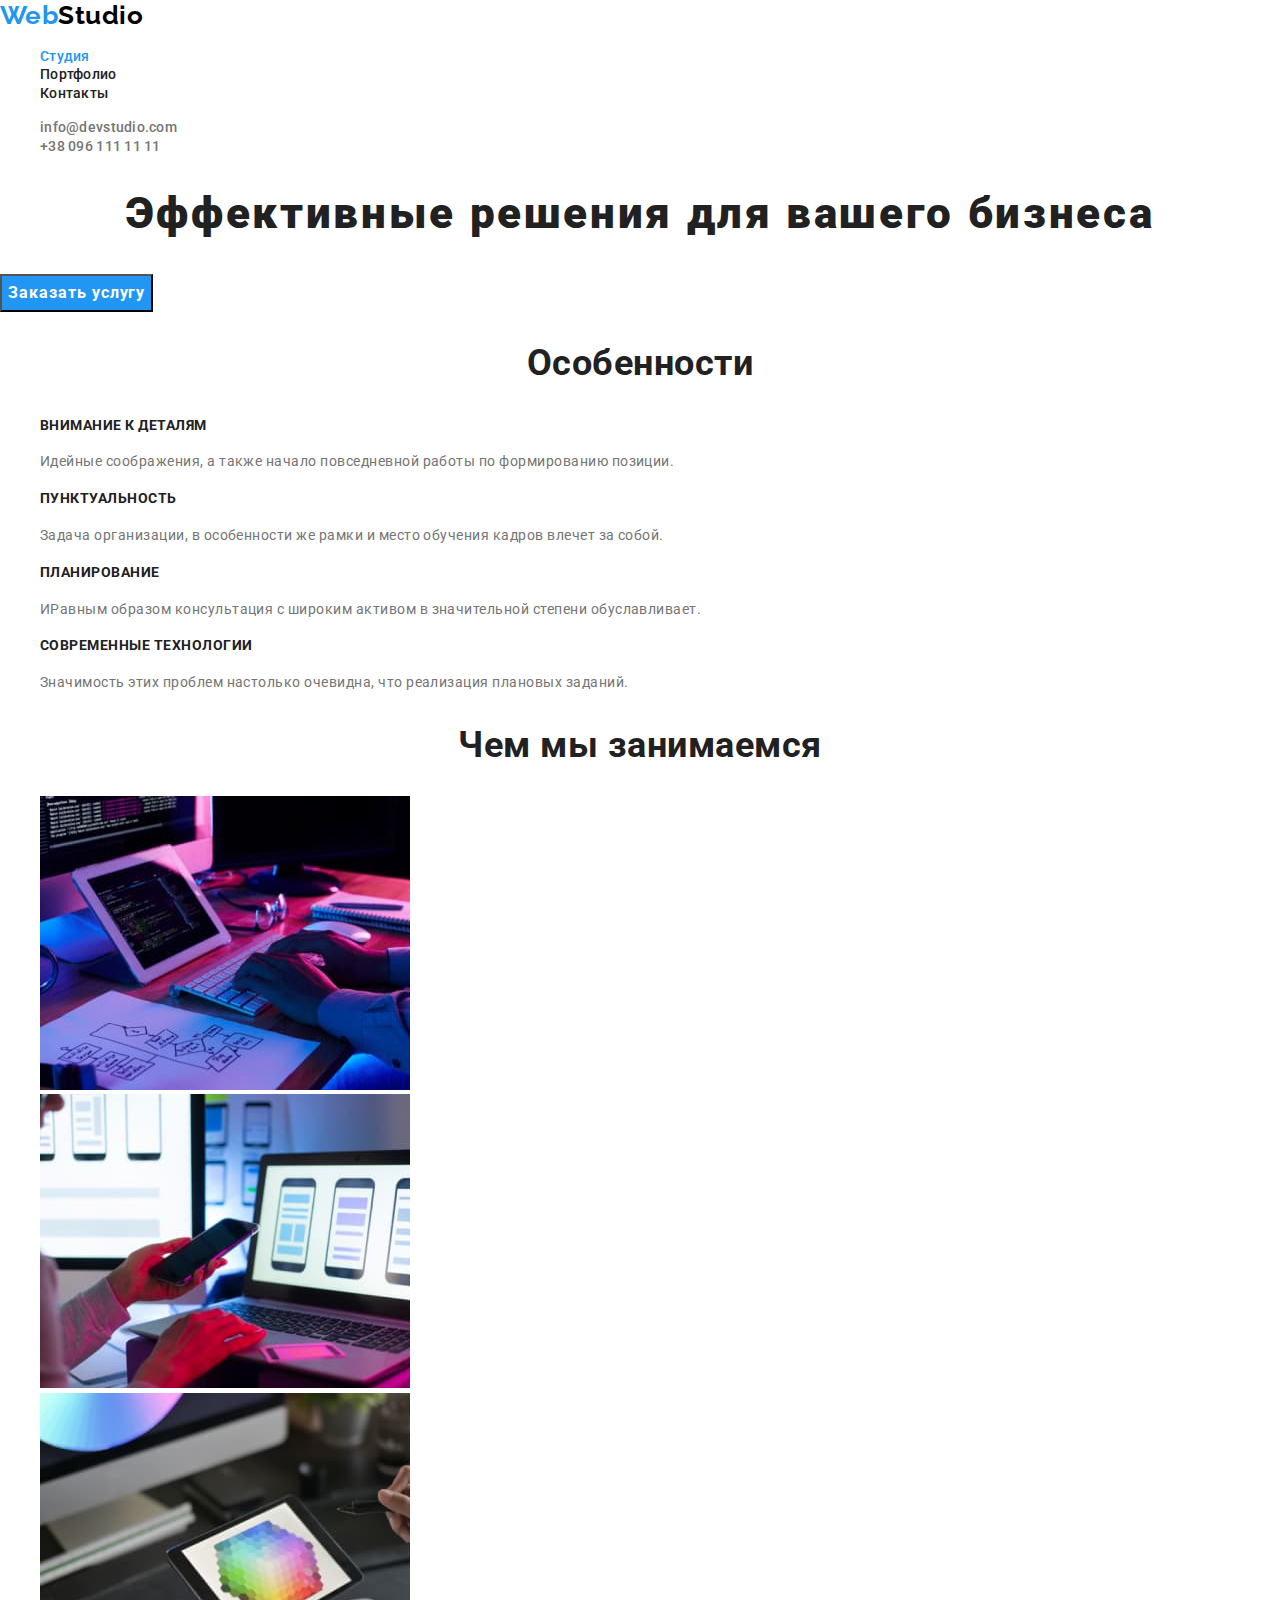
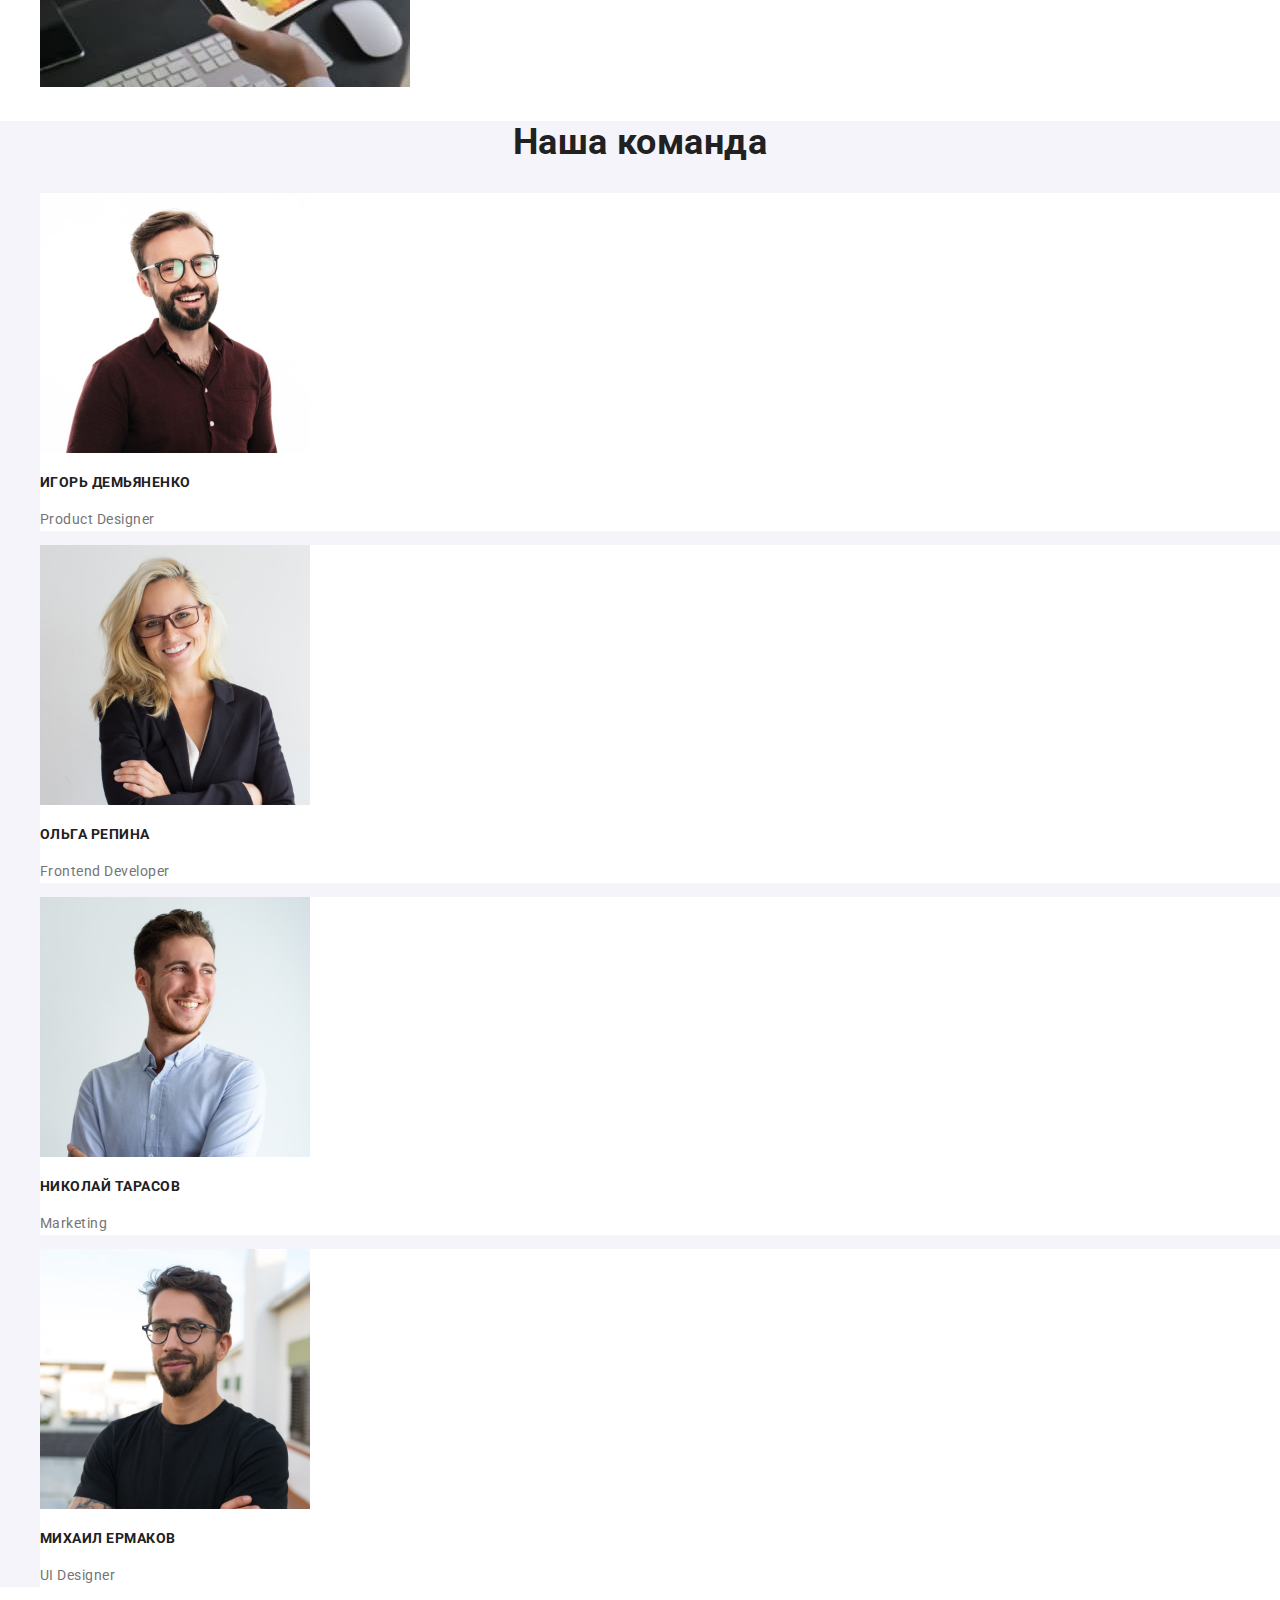
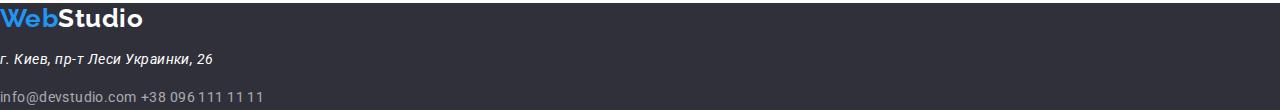
==== index.html @ 09dcf401 "подключил нормализатор стилей" ====
<!DOCTYPE html>
<html lang="en">
  <head>
    <meta charset="UTF-8" />
    <meta http-equiv="X-UA-Compatible" content="IE=edge" />
    <meta name="viewport" content="width=device-width, initial-scale=1.0" />
    <title>Document</title>
    <link rel="preconnect" href="https://fonts.gstatic.com" />
    <link
      href="https://fonts.googleapis.com/css2?family=Raleway:wght@700&family=Roboto:wght@400;500;700;900&display=swap"
      rel="stylesheet"
    />
    <link
      rel="stylesheet"
      href="https://cdnjs.cloudflare.com/ajax/libs/modern-normalize/1.1.0/modern-normalize.min.css"
    />
    <link rel="stylesheet" href="./css/styles.css" />
  </head>
  <body>
    <!-- Шапка -->
    <header>
      <nav>
        <!-- Логотип -->
        <a href="./index.html" class="logo"><span>Web</span>Studio</a>

        <!-- Навигация -->
        <ul class="nav-list list">
          <li>
            <a href="./index.html" class="link current">Студия</a>
          </li>
          <li>
            <a href="./portfolio.html" class="link">Портфолио</a>
          </li>
          <li>
            <a href="" class="link">Контакты</a>
          </li>
        </ul>
      </nav>
      <!-- Контакты -->
      <ul class="list">
        <li>
          <a href="mailto:info@devstudio.com" class="email"
            >info@devstudio.com</a
          >
        </li>
        <li>
          <a href="tel:+380961111111" class="phonenumber">+38 096 111 11 11</a>
        </li>
      </ul>
    </header>

    <!-- Тело -->
    <main>
      <!-- Герой -->
      <section class="hero">
        <h1 class="hero-title">Эффективные решения для вашего бизнеса</h1>

        <!-- Кнопка -->
        <button class="button">Заказать услугу</button>
      </section>

      <!-- Особенности -->
      <section>
        <h2 class="section-title">Особенности</h2>
        <ul class="list">
          <li>
            <h3 class="title">Внимание к деталям</h3>
            <p>
              Идейные соображения, а также начало повседневной работы по
              формированию позиции.
            </p>
          </li>
          <li>
            <h3 class="title">Пунктуальность</h3>
            <p>
              Задача организации, в особенности же рамки и место обучения кадров
              влечет за собой.
            </p>
          </li>
          <li>
            <h3 class="title">Планирование</h3>
            <p>
              ИРавным образом консультация с широким активом в значительной
              степени обуславливает.
            </p>
          </li>
          <li>
            <h3 class="title">Современные технологии</h3>
            <p>
              Значимость этих проблем настолько очевидна, что реализация
              плановых заданий.
            </p>
          </li>
        </ul>
      </section>
      <!-- Чем мы занимаемся -->
      <section>
        <h2 class="section-title">Чем мы занимаемся</h2>
        <ul class="work-list list">
          <li>
            <img src="./images/Programming.jpg" alt="Programming" width="370" />
          </li>
          <li>
            <img
              src="./images/MobileApplications.jpg"
              alt="MobileApplications"
              width="370"
            />
          </li>
          <li>
            <img src="./images/Design.jpg" alt="Design" width="370" />
          </li>
        </ul>
      </section>
      <!-- Наша команда -->
      <section class="team">
        <h2 class="section-title">Наша команда</h2>
        <ul class="team-list list">
          <li>
            <img
              src="./images/ProductDesigner.jpg"
              alt="Product Designer"
              width="270"
            />
            <h3 class="title">Игорь Демьяненко</h3>
            <p>Product Designer</p>
          </li>
          <li>
            <img
              src="./images/FrontendDeveloper.jpg"
              alt="Frontend Developer"
              width="270"
            />
            <h3 class="title">Ольга Репина</h3>
            <p>Frontend Developer</p>
          </li>
          <li>
            <img src="./images/Marketing.jpg" alt="Marketing" width="270" />
            <h3 class="title">Николай Тарасов</h3>
            <p>Marketing</p>
          </li>
          <li>
            <img src="./images/UIDesigner.jpg" alt="UI Designer" width="270" />
            <h3 class="title">Михаил Ермаков</h3>
            <p>UI Designer</p>
          </li>
        </ul>
      </section>
    </main>

    <!-- Подвал -->
    <footer>
      <a href="./index.html" class="logo"><span>Web</span>Studio</a>
      <address class="address">
        <p>г. Киев, пр-т Леси Украинки, 26</p>
        <a href="mailto:info@devstudio.com">info@devstudio.com</a>
        <a href="tel:+380961111111">+38 096 111 11 11</a>
      </address>
    </footer>
  </body>
</html>
---- css/styles.css ----
:root {
  --common-bg-color: #FFFFFF;
  --main-text-color: #757575;
  --secondary-text-color: #212121;
  --accent-color: #2196F3;
  }

body {
  background: var(--common-bg-color);
  color: var(--main-text-color);
  font-family: Roboto;
  letter-spacing: 0.03em;
  
}

/* Логотип */
.logo {
  color: #000000;
  font-family: Raleway, sans-serif;
  font-weight: bold;
  font-size: 26px;
  line-height: 1.19;
  text-decoration: none;
  
}

span {
  color: var(--accent-color) ;
}

/* Навигация */

.nav-list .link {
  color: var(--secondary-text-color);
  font-weight: 500;
  font-size: 14px;
  line-height: 1.14;
  letter-spacing: 0.02em;
  text-decoration: none;
  }

.list, .project-list {
  list-style: none;
}

.nav-list .link:hover,
.nav-list .link:focus {
  color: var(--accent-color);
}
.nav-list .link.current {
  color: var(--accent-color);
}

/* Контакты */

.email, 
.phonenumber {
  color: var(--main-text-color);
  font-weight: 500;
  font-size: 14px;
  line-height: 1.14;
  letter-spacing: 0.02em;
  text-decoration: none;
}
.email:hover,
.email:focus {
  color: var(--accent-color);
}
.phonenumber:hover,
.phonenumber:focus {
  color: var(--accent-color);
}

/* Герой */
.hero-title {
  color: var(--secondary-text-color);
  font-weight: 900;
  font-size: 44px;
  line-height: 1.36;
  text-align: center;
  letter-spacing: 0.06em;
  
}

/* Кнопки */
.hero .button {
  color: var(--common-bg-color);
  background: var(--accent-color);
  font-family: Roboto;
  font-weight: 700;
  font-size: 16px;
  line-height: 2;
  display: flex;
  align-items: center;
  letter-spacing: 0.06em;
  cursor: pointer;
}

.button {
  color: var(--secondary-text-color);
  font-family: Roboto;
  font-weight: 500;
  font-size: 16px;
  line-height: 1.63;
  cursor: pointer;
}
.button:focus,
.button:hover {
  background: var(--accent-color);
  color: var(--common-bg-color);
}

/* Особенности */

.section-title {
  color: var(--secondary-text-color);
  font-weight: 700;
  font-size: 36px;
  line-height: 1.17;
  text-align: center;
}

.list .title {
  color: var(--secondary-text-color);
  font-weight: 700;
  font-size: 14px;
  line-height: 1.63;
  text-transform: uppercase;
  }

.list p {
  font-weight: 400;
  font-size: 14px;
  line-height: 1.63;
}
/* Наша команда */

.team {
  background: #F5F4FA;
}
.team-list li {
  background: var(--common-bg-color);
}

/* Подвал */

footer .logo {
  color: #FFFFFF;
}
footer {
  background: #2F303A;
}

.address p {
  color: var(--common-bg-color);
  font-weight: 400;
  font-size: 14px;
  line-height: 1.7;
  }

  .address a {
    color: rgba(255, 255, 255, 0.6);
    font-weight: 400;
    font-style: normal;
    font-size: 14px;
    line-height: 1.71;
    letter-spacing: 0.03em;
    text-decoration: none;
    }

  .address a:focus,
  .address a:hover {
    color: var(--accent-color);

  }


/* Портфолио */


.project-list .title {
  color: var(--secondary-text-color);
  font-weight: bold;
  font-size: 18px;
  line-height: 2;
  letter-spacing: 0.06em;
  }

.project-list p {
  font-weight: 400;
  font-size: 16px;
  line-height: 1.88;
}
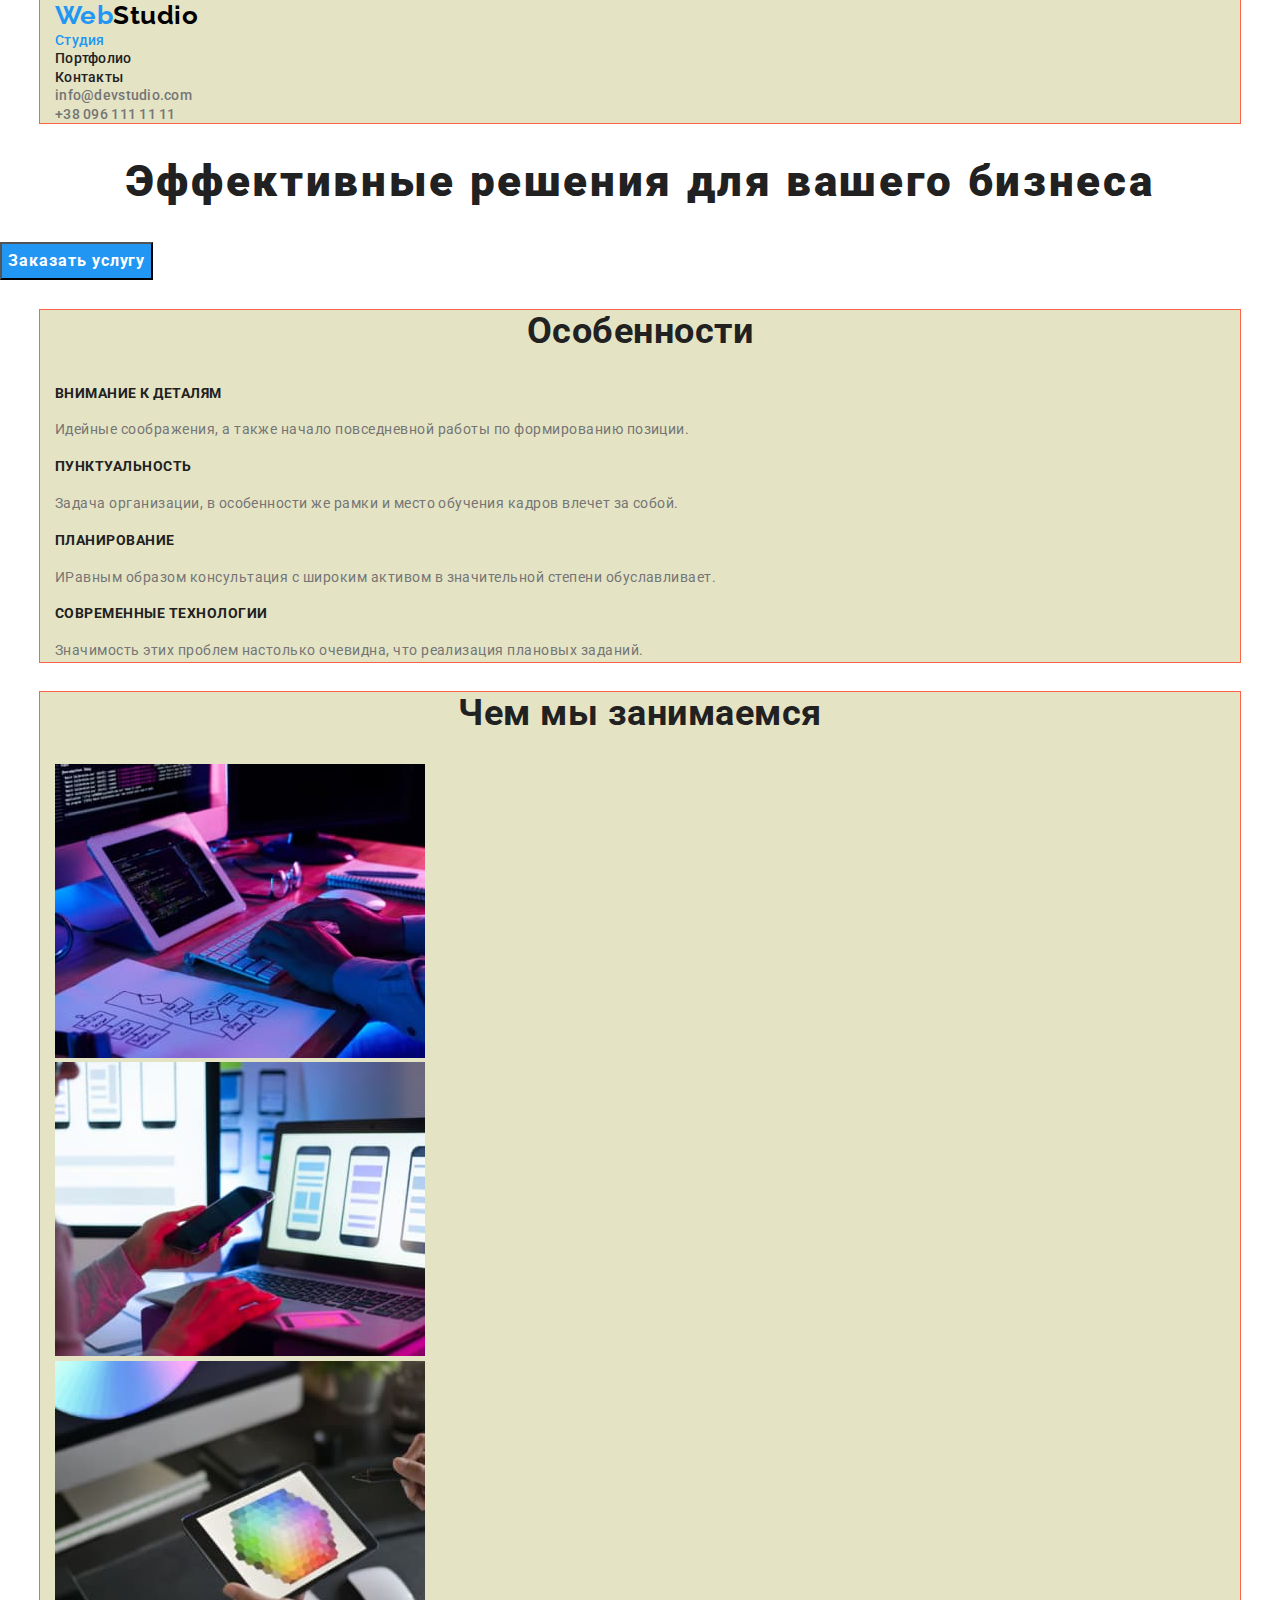
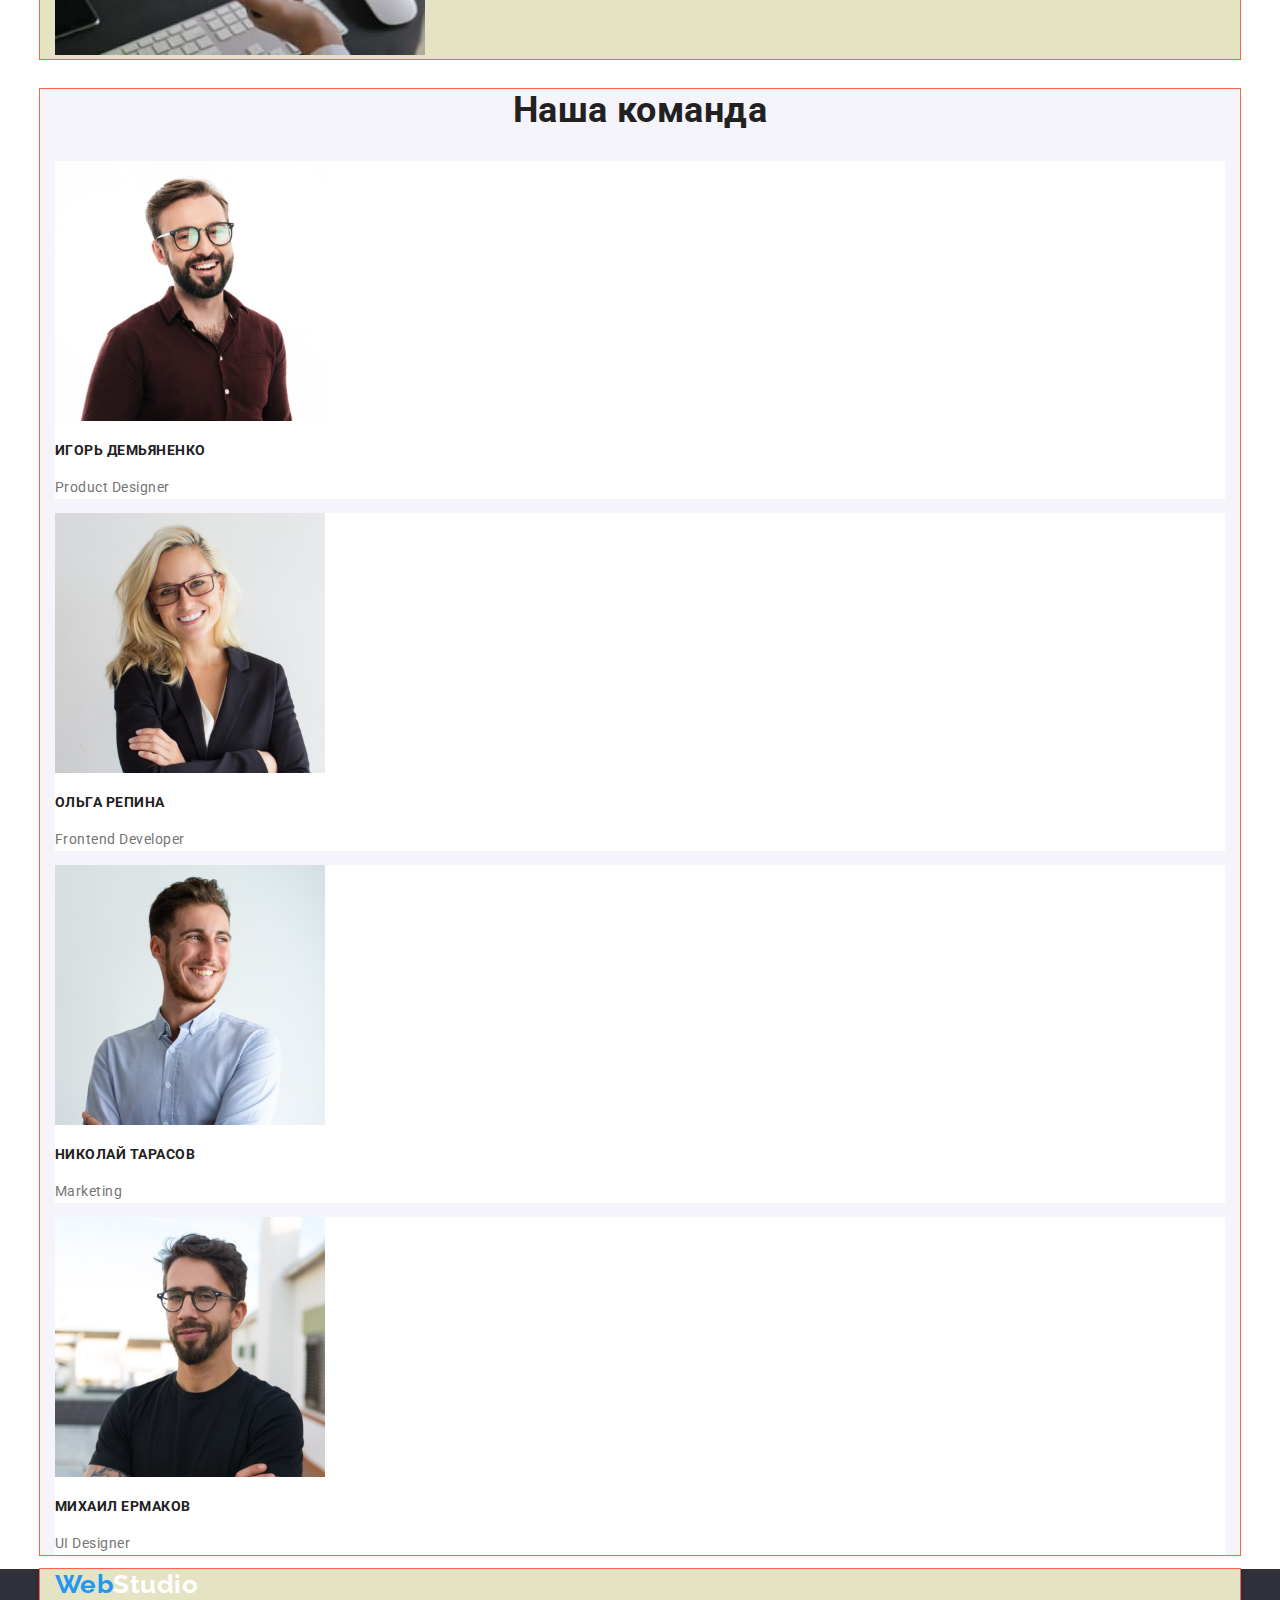
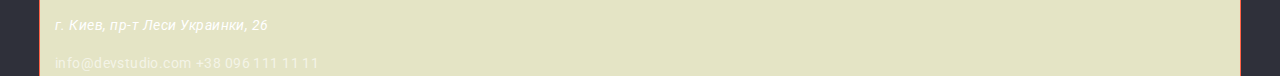
==== commit 0528a01b: "добавил контейнеры на главную страницу" ====
--- a/index.html
+++ b/index.html
@@ -19,34 +19,38 @@
   <body>
     <!-- Шапка -->
     <header>
-      <nav>
-        <!-- Логотип -->
-        <a href="./index.html" class="logo"><span>Web</span>Studio</a>
+      <div class="container">
+        <nav>
+          <!-- Логотип -->
+          <a href="./index.html" class="logo"><span>Web</span>Studio</a>
 
-        <!-- Навигация -->
-        <ul class="nav-list list">
+          <!-- Навигация -->
+          <ul class="nav-list list">
+            <li>
+              <a href="./index.html" class="link current">Студия</a>
+            </li>
+            <li>
+              <a href="./portfolio.html" class="link">Портфолио</a>
+            </li>
+            <li>
+              <a href="" class="link">Контакты</a>
+            </li>
+          </ul>
+        </nav>
+        <!-- Контакты -->
+        <ul class="list">
           <li>
-            <a href="./index.html" class="link current">Студия</a>
+            <a href="mailto:info@devstudio.com" class="email"
+              >info@devstudio.com</a
+            >
           </li>
           <li>
-            <a href="./portfolio.html" class="link">Портфолио</a>
-          </li>
-          <li>
-            <a href="" class="link">Контакты</a>
+            <a href="tel:+380961111111" class="phonenumber"
+              >+38 096 111 11 11</a
+            >
           </li>
         </ul>
-      </nav>
-      <!-- Контакты -->
-      <ul class="list">
-        <li>
-          <a href="mailto:info@devstudio.com" class="email"
-            >info@devstudio.com</a
-          >
-        </li>
-        <li>
-          <a href="tel:+380961111111" class="phonenumber">+38 096 111 11 11</a>
-        </li>
-      </ul>
+      </div>
     </header>
 
     <!-- Тело -->
@@ -60,7 +64,7 @@
       </section>
 
       <!-- Особенности -->
-      <section>
+      <section class="container">
         <h2 class="section-title">Особенности</h2>
         <ul class="list">
           <li>
@@ -94,7 +98,7 @@
         </ul>
       </section>
       <!-- Чем мы занимаемся -->
-      <section>
+      <section class="container">
         <h2 class="section-title">Чем мы занимаемся</h2>
         <ul class="work-list list">
           <li>
@@ -113,7 +117,7 @@
         </ul>
       </section>
       <!-- Наша команда -->
-      <section class="team">
+      <section class="team container">
         <h2 class="section-title">Наша команда</h2>
         <ul class="team-list list">
           <li>
@@ -150,12 +154,14 @@
 
     <!-- Подвал -->
     <footer>
-      <a href="./index.html" class="logo"><span>Web</span>Studio</a>
-      <address class="address">
-        <p>г. Киев, пр-т Леси Украинки, 26</p>
-        <a href="mailto:info@devstudio.com">info@devstudio.com</a>
-        <a href="tel:+380961111111">+38 096 111 11 11</a>
-      </address>
+      <div class="container">
+        <a href="./index.html" class="logo"><span>Web</span>Studio</a>
+        <address class="address">
+          <p>г. Киев, пр-т Леси Украинки, 26</p>
+          <a href="mailto:info@devstudio.com">info@devstudio.com</a>
+          <a href="tel:+380961111111">+38 096 111 11 11</a>
+        </address>
+      </div>
     </footer>
   </body>
 </html>
--- a/css/styles.css
+++ b/css/styles.css
@@ -11,6 +11,16 @@
   font-family: Roboto;
   letter-spacing: 0.03em;
   
+}
+.container {
+  width: 1200px;
+  margin-left: auto;
+  margin-right: auto;
+  padding-left: 15px;
+  padding-right: 15px;
+  background: rgb(228, 228, 197);
+
+  outline: 1px solid tomato;
 }
 
 /* Логотип */
@@ -41,6 +51,8 @@
 
 .list, .project-list {
   list-style: none;
+  margin: 0;
+  padding: 0;
 }
 
 .nav-list .link:hover,
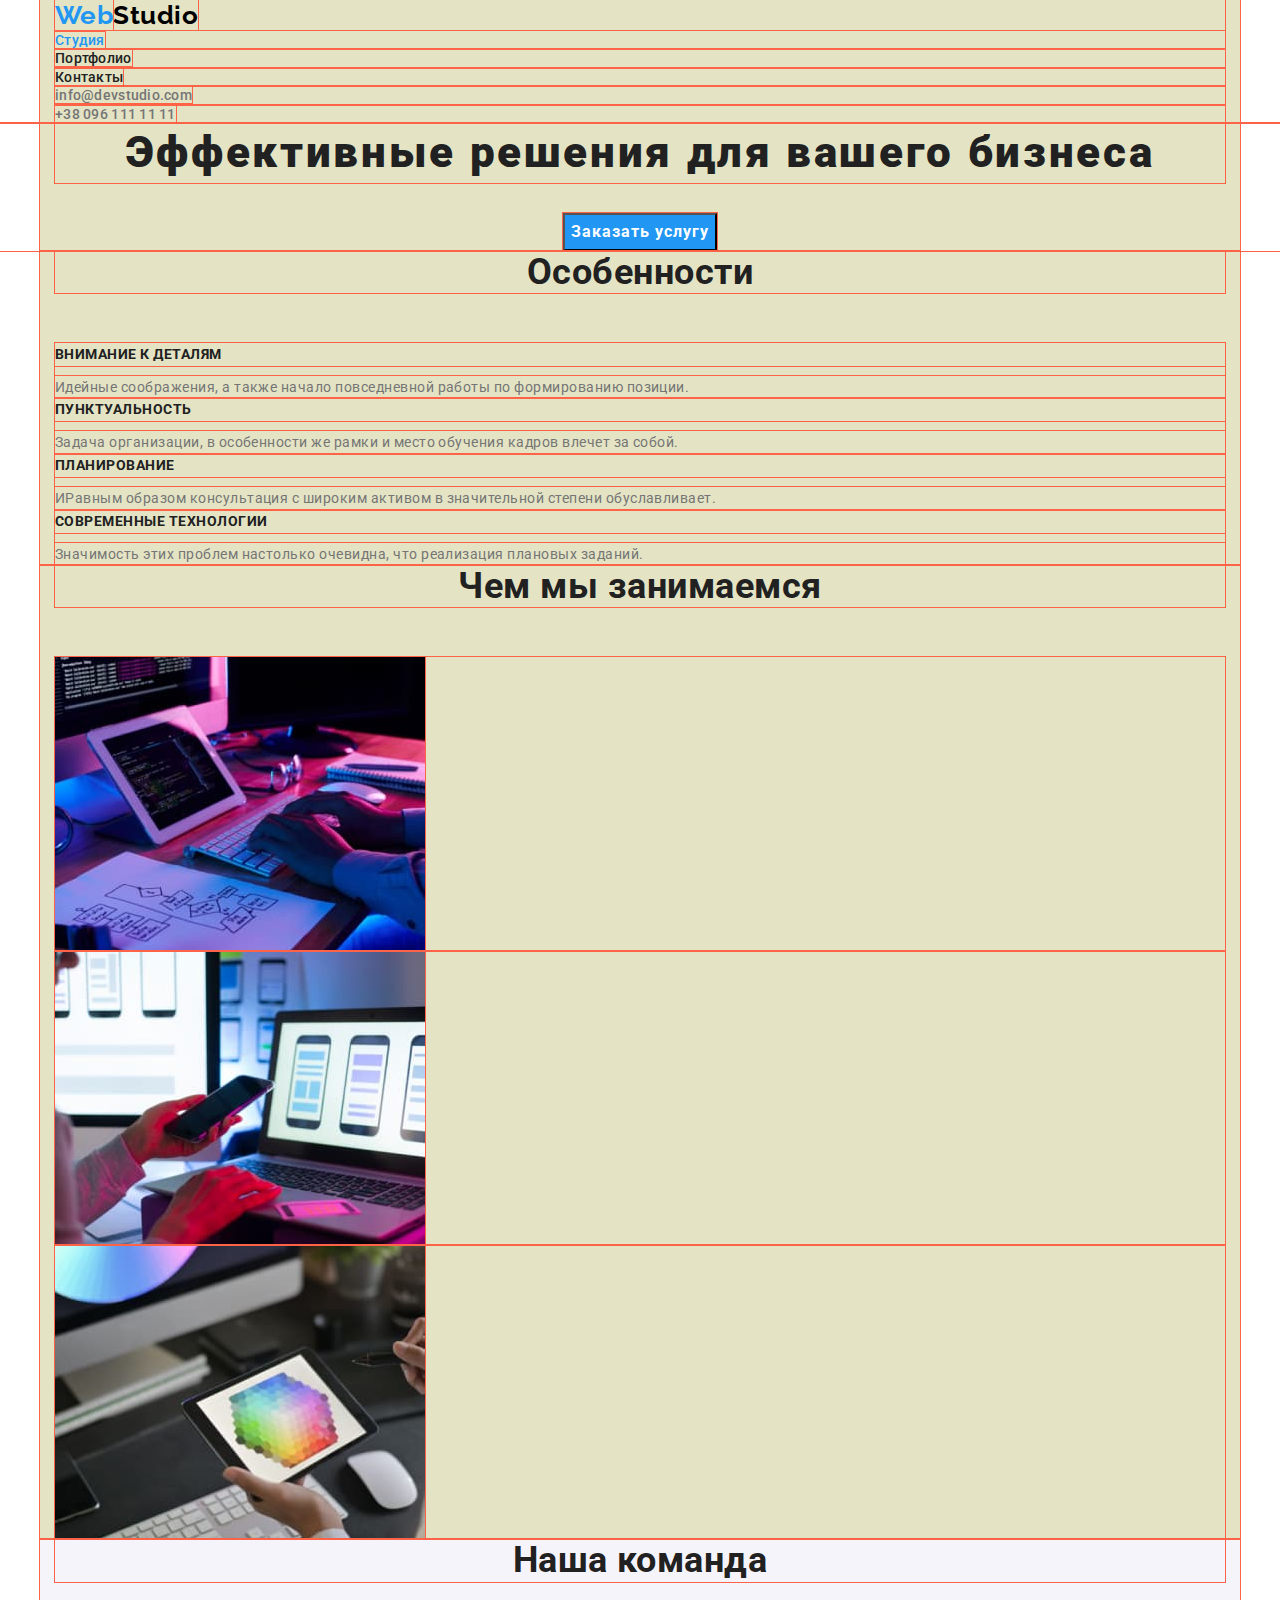
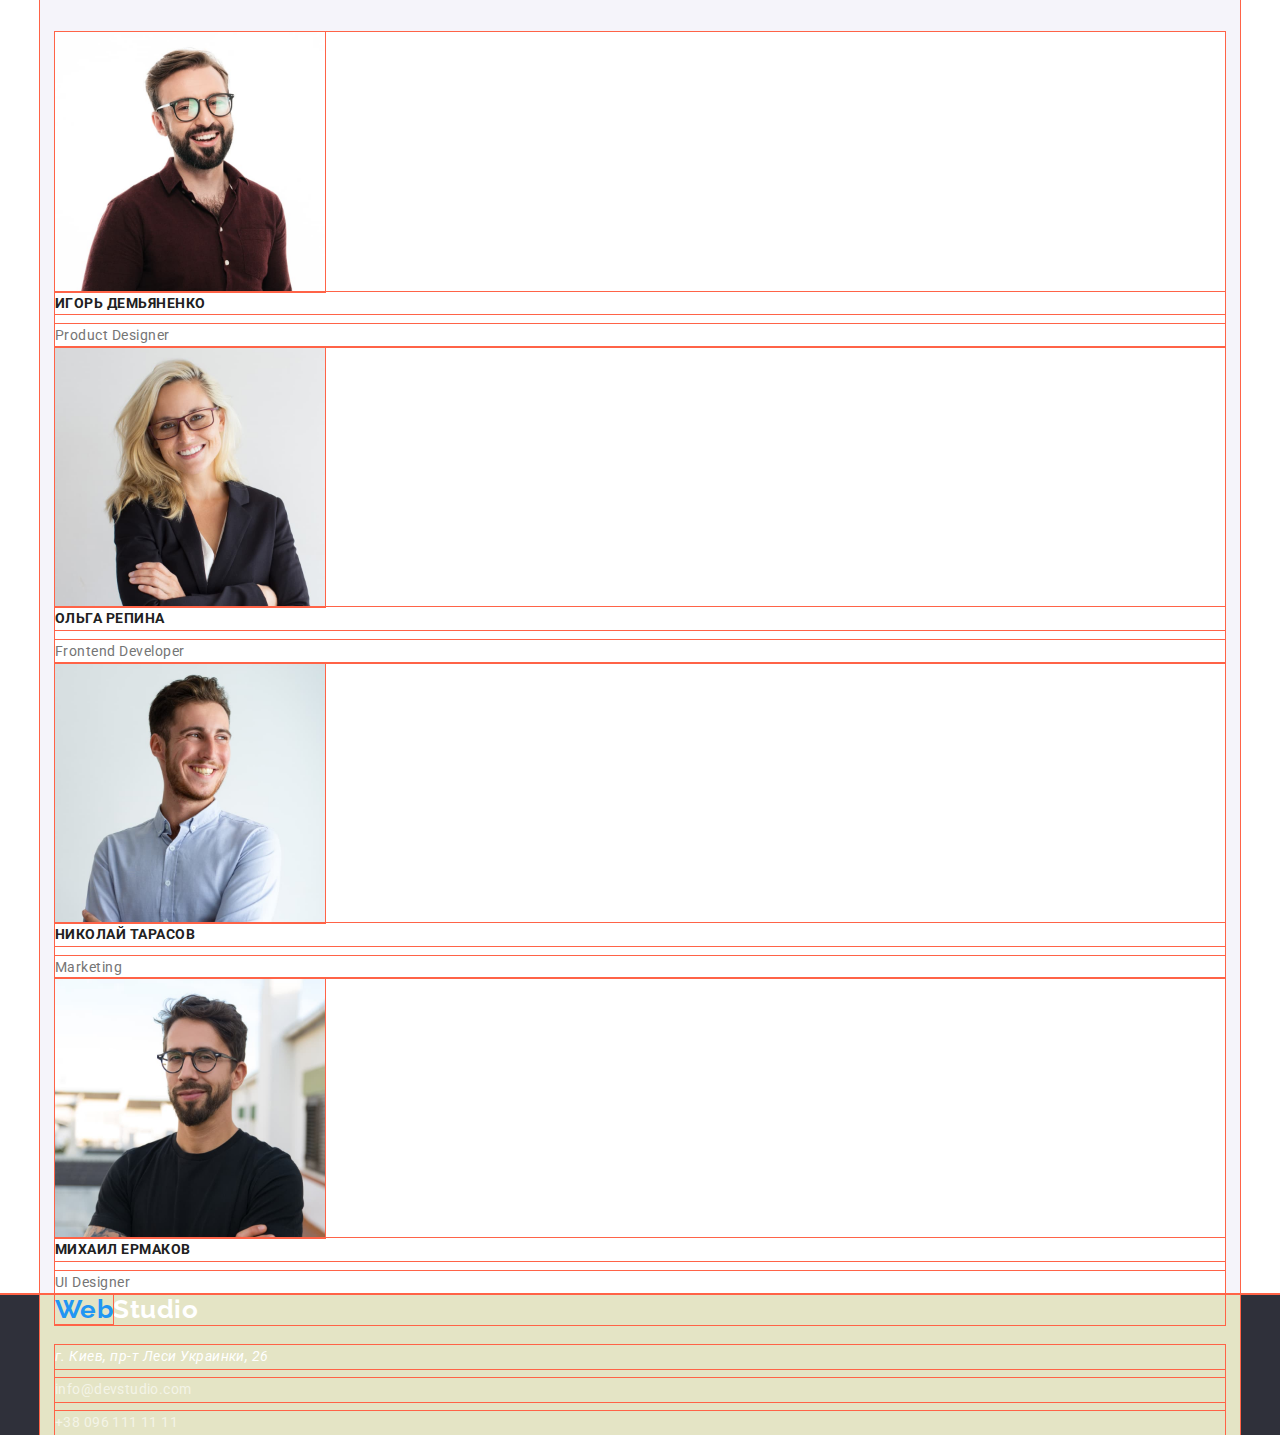
==== commit 0f1a065f: "расставил margin на главной странице" ====
--- a/index.html
+++ b/index.html
@@ -57,10 +57,12 @@
     <main>
       <!-- Герой -->
       <section class="hero">
-        <h1 class="hero-title">Эффективные решения для вашего бизнеса</h1>
+        <div class="container">
+          <h1 class="hero-title">Эффективные решения для вашего бизнеса</h1>
 
-        <!-- Кнопка -->
-        <button class="button">Заказать услугу</button>
+          <!-- Кнопка -->
+          <button class="button">Заказать услугу</button>
+        </div>
       </section>
 
       <!-- Особенности -->
--- a/css/styles.css
+++ b/css/styles.css
@@ -11,6 +11,13 @@
   font-family: Roboto;
   letter-spacing: 0.03em;
   
+}
+
+* {
+  outline: 1px solid tomato;
+}
+img {
+  display: block;
 }
 .container {
   width: 1200px;
@@ -32,6 +39,7 @@
   line-height: 1.19;
   text-decoration: none;
   
+  
 }
 
 span {
@@ -91,6 +99,8 @@
   line-height: 1.36;
   text-align: center;
   letter-spacing: 0.06em;
+  margin-top: 0;
+  margin-bottom: 30px;
   
 }
 
@@ -106,6 +116,8 @@
   align-items: center;
   letter-spacing: 0.06em;
   cursor: pointer;
+  margin: 0 auto;
+  
 }
 
 .button {
@@ -130,6 +142,8 @@
   font-size: 36px;
   line-height: 1.17;
   text-align: center;
+  margin-top: 0;
+  margin-bottom: 50px;
 }
 
 .list .title {
@@ -138,12 +152,16 @@
   font-size: 14px;
   line-height: 1.63;
   text-transform: uppercase;
+  margin-top: 0;
+  margin-bottom: 10px;
   }
 
 .list p {
   font-weight: 400;
   font-size: 14px;
   line-height: 1.63;
+  margin-top: 0;
+  margin-bottom: 0;
 }
 /* Наша команда */
 
@@ -158,6 +176,8 @@
 
 footer .logo {
   color: #FFFFFF;
+  display: block;
+  margin-bottom: 20px;
 }
 footer {
   background: #2F303A;
@@ -168,6 +188,8 @@
   font-weight: 400;
   font-size: 14px;
   line-height: 1.7;
+  margin-top: 0;
+  margin-bottom: 9px;
   }
 
   .address a {
@@ -178,6 +200,10 @@
     line-height: 1.71;
     letter-spacing: 0.03em;
     text-decoration: none;
+    display: block;
+    }
+    .address a:not(:last-child) {
+      margin-bottom: 9px;
     }
 
   .address a:focus,
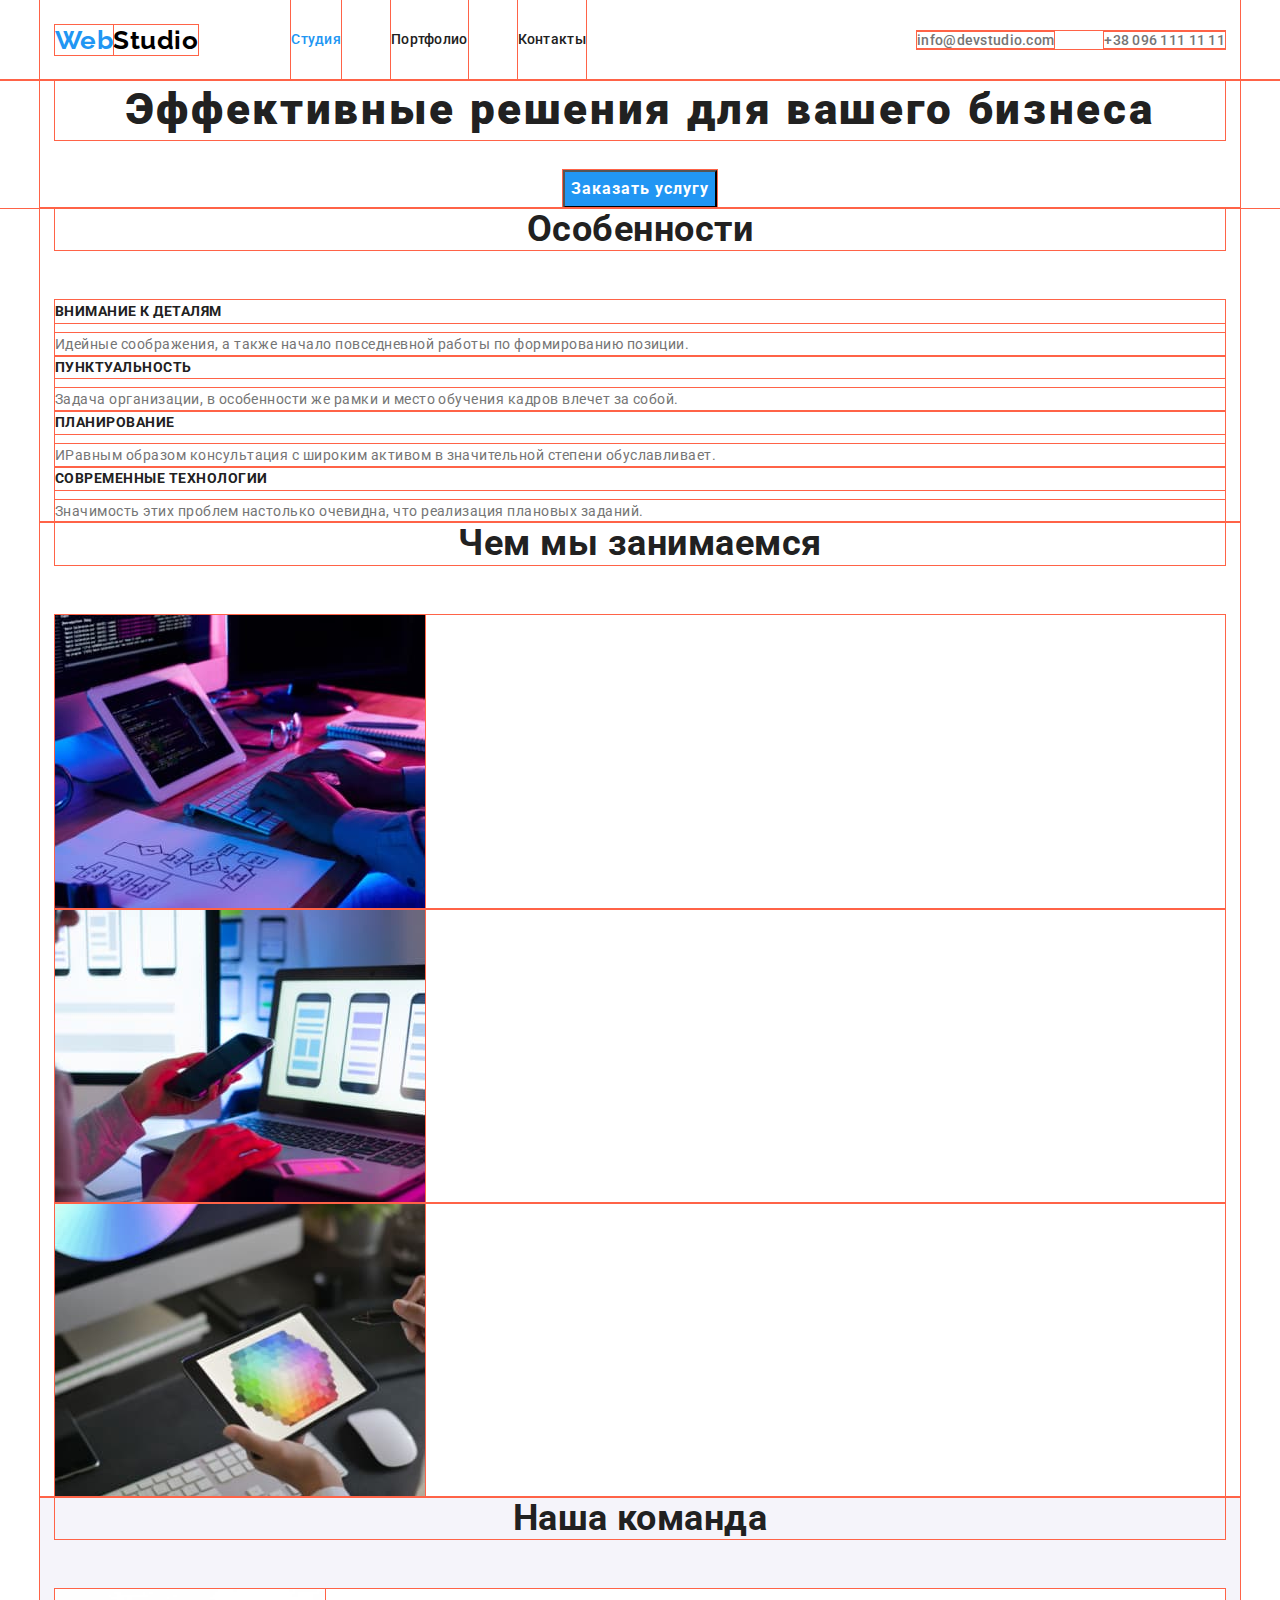
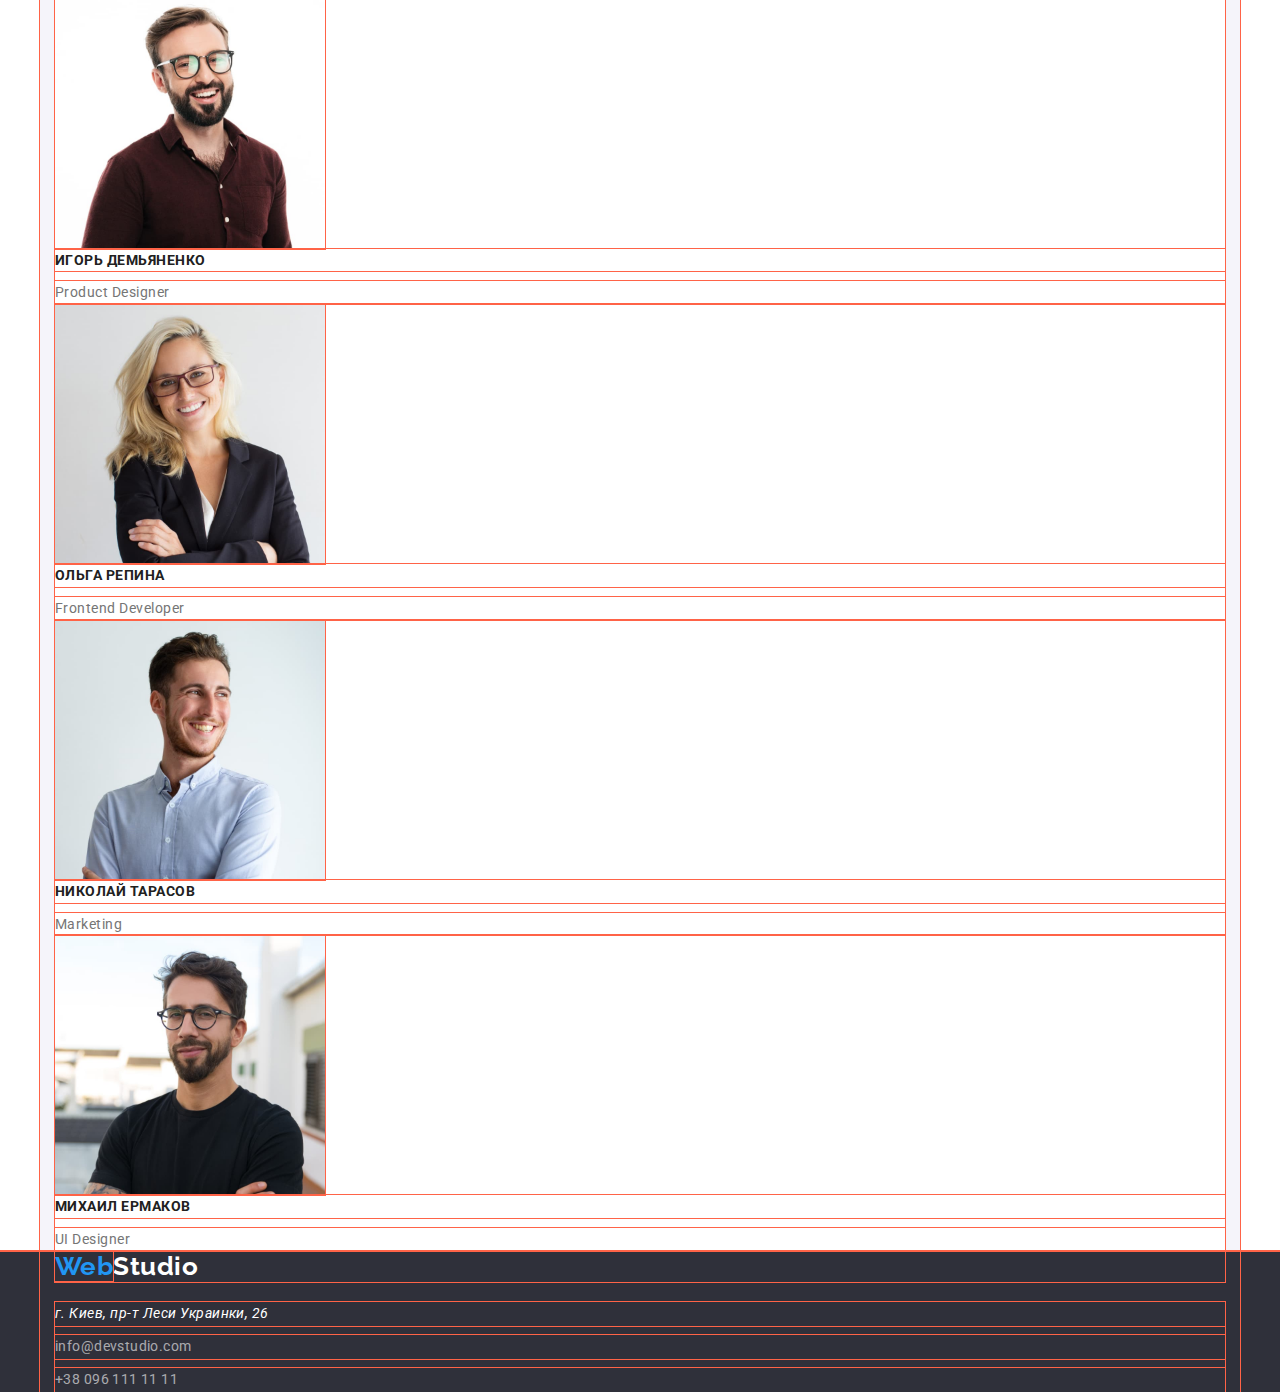
==== commit 9b532064: "сделал флекс хедела (добавил в портфолио)" ====
--- a/index.html
+++ b/index.html
@@ -19,8 +19,7 @@
   <body>
     <!-- Шапка -->
     <header>
-      <div class="container">
-        <nav>
+        <nav class="container nav">
           <!-- Логотип -->
           <a href="./index.html" class="logo"><span>Web</span>Studio</a>
 
@@ -36,21 +35,21 @@
               <a href="" class="link">Контакты</a>
             </li>
           </ul>
+
+          <!-- Контакты -->
+          <ul class="contact list">
+            <li>
+              <a href="mailto:info@devstudio.com" class="email"
+                >info@devstudio.com</a
+              >
+            </li>
+            <li>
+              <a href="tel:+380961111111" class="phonenumber"
+                >+38 096 111 11 11</a
+              >
+            </li>
+          </ul>
         </nav>
-        <!-- Контакты -->
-        <ul class="list">
-          <li>
-            <a href="mailto:info@devstudio.com" class="email"
-              >info@devstudio.com</a
-            >
-          </li>
-          <li>
-            <a href="tel:+380961111111" class="phonenumber"
-              >+38 096 111 11 11</a
-            >
-          </li>
-        </ul>
-      </div>
     </header>
 
     <!-- Тело -->
--- a/css/styles.css
+++ b/css/styles.css
@@ -13,25 +13,33 @@
   
 }
 
+/* Утилиты */
+.list, .project-list {
+  list-style: none;
+  margin: 0;
+  padding: 0;
+}
+
 * {
   outline: 1px solid tomato;
 }
 img {
   display: block;
 }
+
 .container {
+  
   width: 1200px;
   margin-left: auto;
   margin-right: auto;
   padding-left: 15px;
   padding-right: 15px;
-  background: rgb(228, 228, 197);
-
-  outline: 1px solid tomato;
+  /* background: rgb(228, 228, 197); */
 }
 
 /* Логотип */
 .logo {
+  display: flex;
   color: #000000;
   font-family: Raleway, sans-serif;
   font-weight: bold;
@@ -47,8 +55,25 @@
 }
 
 /* Навигация */
+.nav {
+  display: flex;
+  align-items: center;
+  
+}
+
+.nav-list {
+  display: flex;
+  margin-left: 93px;
+  }
+
+.nav-list li:not(:last-child) {
+    margin-right: 50px;
+}
 
 .nav-list .link {
+  display: block;
+  padding-top: 32px;
+  padding-bottom: 32px;
   color: var(--secondary-text-color);
   font-weight: 500;
   font-size: 14px;
@@ -57,11 +82,7 @@
   text-decoration: none;
   }
 
-.list, .project-list {
-  list-style: none;
-  margin: 0;
-  padding: 0;
-}
+
 
 .nav-list .link:hover,
 .nav-list .link:focus {
@@ -89,6 +110,13 @@
 .phonenumber:hover,
 .phonenumber:focus {
   color: var(--accent-color);
+}
+.contact {
+  display: flex;
+  margin-left: auto ;
+}
+.contact li:not(:last-child){
+  margin-right: 50px;
 }
 
 /* Герой */
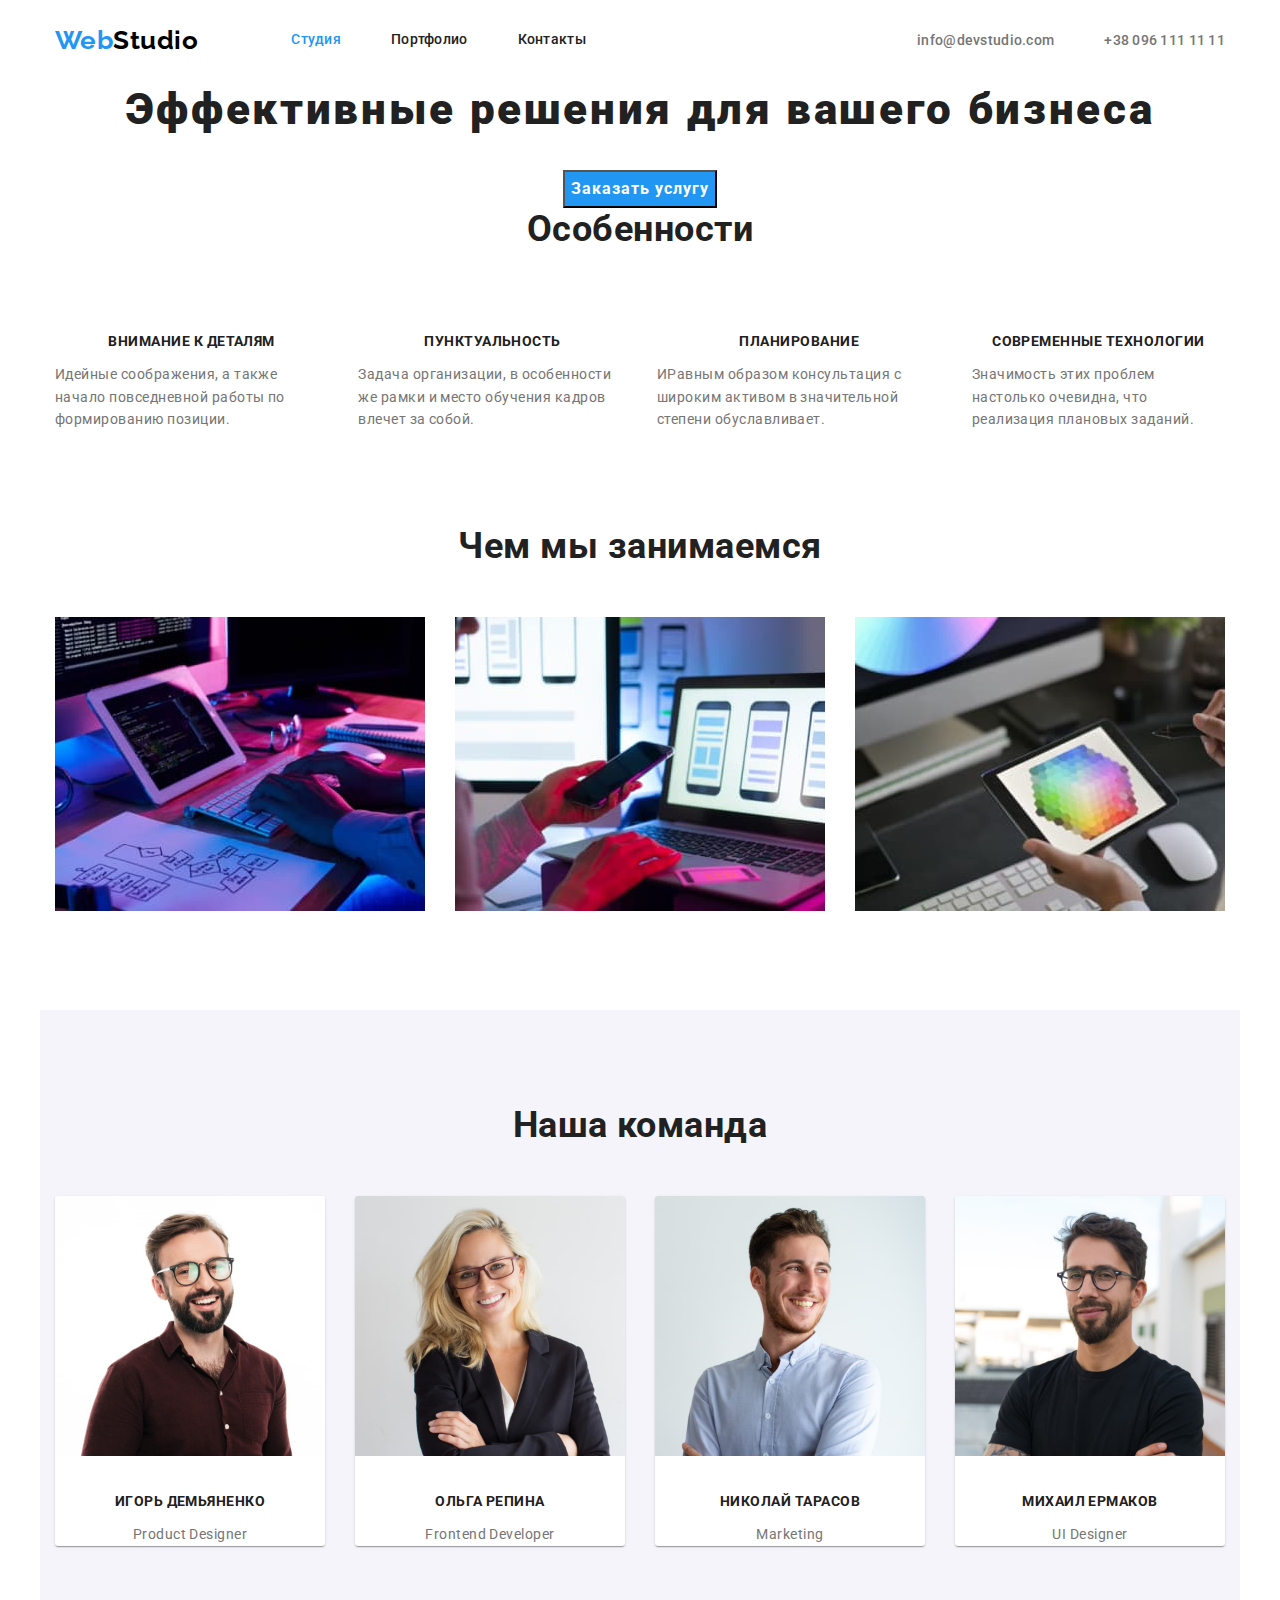
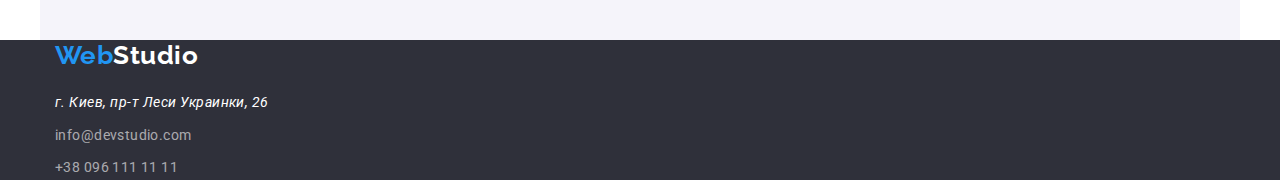
==== commit d3b7ba0f: "флексбокс первой страницы" ====
--- a/index.html
+++ b/index.html
@@ -19,37 +19,37 @@
   <body>
     <!-- Шапка -->
     <header>
-        <nav class="container nav">
-          <!-- Логотип -->
-          <a href="./index.html" class="logo"><span>Web</span>Studio</a>
+      <nav class="container nav">
+        <!-- Логотип -->
+        <a href="./index.html" class="logo"><span>Web</span>Studio</a>
 
-          <!-- Навигация -->
-          <ul class="nav-list list">
-            <li>
-              <a href="./index.html" class="link current">Студия</a>
-            </li>
-            <li>
-              <a href="./portfolio.html" class="link">Портфолио</a>
-            </li>
-            <li>
-              <a href="" class="link">Контакты</a>
-            </li>
-          </ul>
+        <!-- Навигация -->
+        <ul class="nav-list list">
+          <li>
+            <a href="./index.html" class="link current">Студия</a>
+          </li>
+          <li>
+            <a href="./portfolio.html" class="link">Портфолио</a>
+          </li>
+          <li>
+            <a href="" class="link">Контакты</a>
+          </li>
+        </ul>
 
-          <!-- Контакты -->
-          <ul class="contact list">
-            <li>
-              <a href="mailto:info@devstudio.com" class="email"
-                >info@devstudio.com</a
-              >
-            </li>
-            <li>
-              <a href="tel:+380961111111" class="phonenumber"
-                >+38 096 111 11 11</a
-              >
-            </li>
-          </ul>
-        </nav>
+        <!-- Контакты -->
+        <ul class="contact list">
+          <li>
+            <a href="mailto:info@devstudio.com" class="email"
+              >info@devstudio.com</a
+            >
+          </li>
+          <li>
+            <a href="tel:+380961111111" class="phonenumber"
+              >+38 096 111 11 11</a
+            >
+          </li>
+        </ul>
+      </nav>
     </header>
 
     <!-- Тело -->
@@ -65,63 +65,71 @@
       </section>
 
       <!-- Особенности -->
-      <section class="container">
+      <section class="features-section container">
         <h2 class="section-title">Особенности</h2>
-        <ul class="list">
-          <li>
-            <h3 class="title">Внимание к деталям</h3>
-            <p>
-              Идейные соображения, а также начало повседневной работы по
-              формированию позиции.
-            </p>
-          </li>
-          <li>
-            <h3 class="title">Пунктуальность</h3>
-            <p>
-              Задача организации, в особенности же рамки и место обучения кадров
-              влечет за собой.
-            </p>
-          </li>
-          <li>
-            <h3 class="title">Планирование</h3>
-            <p>
-              ИРавным образом консультация с широким активом в значительной
-              степени обуславливает.
-            </p>
-          </li>
-          <li>
-            <h3 class="title">Современные технологии</h3>
-            <p>
-              Значимость этих проблем настолько очевидна, что реализация
-              плановых заданий.
-            </p>
-          </li>
-        </ul>
+        <div class="features">
+          <ul class="list features-list">
+            <li class="item">
+              <h3 class="title">Внимание к деталям</h3>
+              <p>
+                Идейные соображения, а также начало повседневной работы по
+                формированию позиции.
+              </p>
+            </li>
+            <li class="item">
+              <h3 class="title">Пунктуальность</h3>
+              <p>
+                Задача организации, в особенности же рамки и место обучения
+                кадров влечет за собой.
+              </p>
+            </li>
+            <li class="item">
+              <h3 class="title">Планирование</h3>
+              <p>
+                ИРавным образом консультация с широким активом в значительной
+                степени обуславливает.
+              </p>
+            </li>
+            <li class="item">
+              <h3 class="title">Современные технологии</h3>
+              <p>
+                Значимость этих проблем настолько очевидна, что реализация
+                плановых заданий.
+              </p>
+            </li>
+          </ul>
+        </div>
       </section>
       <!-- Чем мы занимаемся -->
-      <section class="container">
+      <section class="work container">
         <h2 class="section-title">Чем мы занимаемся</h2>
         <ul class="work-list list">
-          <li>
-            <img src="./images/Programming.jpg" alt="Programming" width="370" />
+          <li class="item">
+            <img 
+            src="./images/Programming.jpg" 
+            alt="Programming" 
+            width="370" />
           </li>
-          <li>
+          <li class="item">
             <img
               src="./images/MobileApplications.jpg"
               alt="MobileApplications"
               width="370"
             />
           </li>
-          <li>
-            <img src="./images/Design.jpg" alt="Design" width="370" />
+          <li class="item">
+            <img 
+            src="./images/Design.jpg" 
+            alt="Design" 
+            width="370" />
           </li>
         </ul>
       </section>
       <!-- Наша команда -->
-      <section class="team container">
+      <section class="team-section container">
         <h2 class="section-title">Наша команда</h2>
         <ul class="team-list list">
-          <li>
+          <li class="item">
             <img
               src="./images/ProductDesigner.jpg"
               alt="Product Designer"
@@ -130,7 +138,7 @@
             <h3 class="title">Игорь Демьяненко</h3>
             <p>Product Designer</p>
           </li>
-          <li>
+          <li class="item">
             <img
               src="./images/FrontendDeveloper.jpg"
               alt="Frontend Developer"
@@ -139,12 +147,12 @@
             <h3 class="title">Ольга Репина</h3>
             <p>Frontend Developer</p>
           </li>
-          <li>
+          <li class="item">
             <img src="./images/Marketing.jpg" alt="Marketing" width="270" />
             <h3 class="title">Николай Тарасов</h3>
             <p>Marketing</p>
           </li>
-          <li>
+          <li class="item">
             <img src="./images/UIDesigner.jpg" alt="UI Designer" width="270" />
             <h3 class="title">Михаил Ермаков</h3>
             <p>UI Designer</p>
--- a/css/styles.css
+++ b/css/styles.css
@@ -3,6 +3,8 @@
   --main-text-color: #757575;
   --secondary-text-color: #212121;
   --accent-color: #2196F3;
+  --card-shadow: 0px 2px 1px -1px rgba(0, 0, 0, 0.2),
+    0px 1px 1px 0px rgba(0, 0, 0, 0.14), 0px 1px 3px 0px rgba(0, 0, 0, 0.12);
   }
 
 body {
@@ -20,11 +22,12 @@
   padding: 0;
 }
 
-* {
-  outline: 1px solid tomato;
+/* * {
+  outline: 1px solid tomato; */
 }
 img {
   display: block;
+  max-width: 100%;
 }
 
 .container {
@@ -164,6 +167,17 @@
 
 /* Особенности */
 
+.features-section {
+  padding-bottom: 94px;
+}
+.features .list {
+  display: flex;
+}
+
+.list .item + .item {
+  margin-left: 30px;
+}
+
 .section-title {
   color: var(--secondary-text-color);
   font-weight: 700;
@@ -175,13 +189,18 @@
 }
 
 .list .title {
+  margin-top: 30px;
+  margin-bottom: 10px;
   color: var(--secondary-text-color);
   font-weight: 700;
   font-size: 14px;
   line-height: 1.63;
   text-transform: uppercase;
-  margin-top: 0;
-  margin-bottom: 10px;
+  text-align: center;
+  
+  }
+  .features-list {
+    text-align: left;
   }
 
 .list p {
@@ -190,14 +209,49 @@
   line-height: 1.63;
   margin-top: 0;
   margin-bottom: 0;
-}
+  
+}
+/* Чем мы занимаемся */
+.team-list p{
+  text-align: center;
+}
+
+.work {
+  padding-bottom: 94px;
+  /* background: teal; */
+}
+
+.work-list {
+  display: flex;
+}
+
+.work-list .item + .item {
+  margin-left: 30px;
+}
+
 /* Наша команда */
 
-.team {
+.team-section {
+  padding-bottom: 94px;
+  padding-top: 94px;
+}
+
+.team-list {
+  display: flex;
+}
+
+.team-section {
   background: #F5F4FA;
 }
-.team-list li {
+.team-list .item {
+  border-radius: 3px;
   background: var(--common-bg-color);
+  box-shadow: var(--card-shadow);
+  overflow: hidden;
+}
+
+.team-list .item + .item {
+  margin-left: 30px;
 }
 
 /* Подвал */
@@ -245,6 +299,8 @@
 
 
 .project-list .title {
+  margin-top: 20px;
+  margin-bottom: 4px;
   color: var(--secondary-text-color);
   font-weight: bold;
   font-size: 18px;
@@ -253,6 +309,8 @@
   }
 
 .project-list p {
+  margin-top: 0;
+  margin-bottom: 20px;
   font-weight: 400;
   font-size: 16px;
   line-height: 1.88;
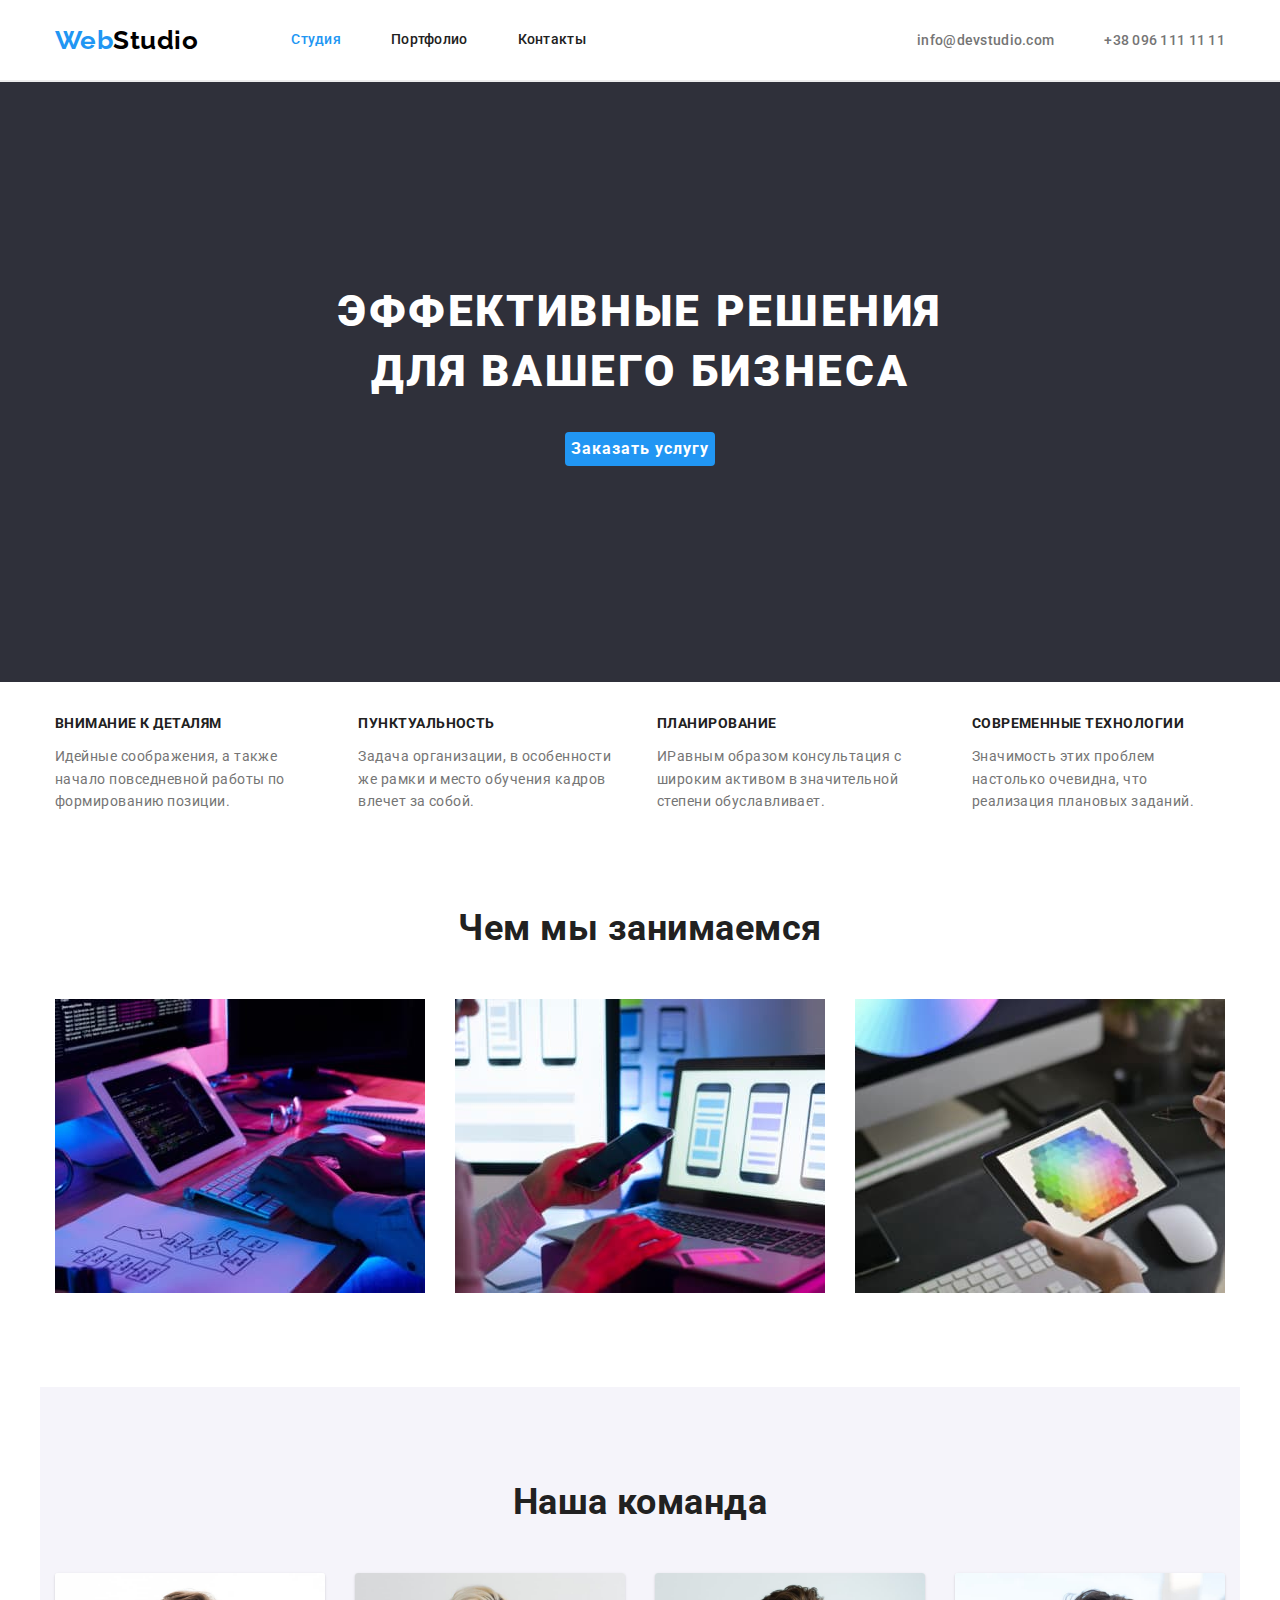
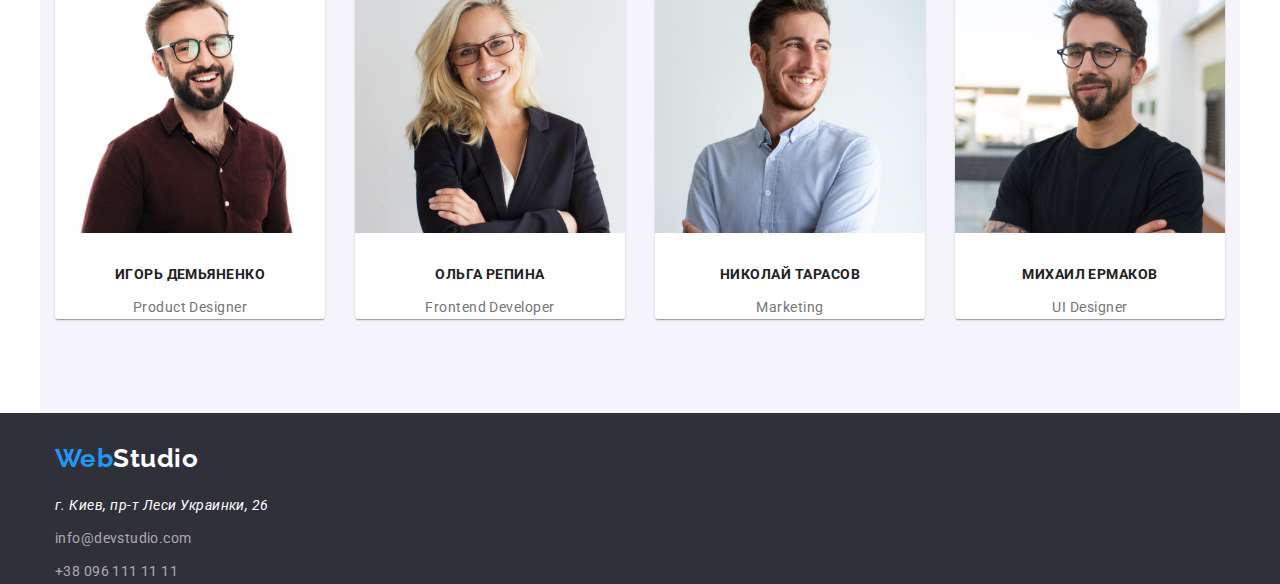
==== commit a4a5a0ef: "первое изменение Герой" ====
--- a/index.html
+++ b/index.html
@@ -19,37 +19,40 @@
   <body>
     <!-- Шапка -->
     <header>
-      <nav class="container nav">
-        <!-- Логотип -->
-        <a href="./index.html" class="logo"><span>Web</span>Studio</a>
+      <div class="container">
+        <div class="header-nav">
+          <nav class="nav">
+            <!-- Логотип -->
+            <a href="./index.html" class="logo"><span>Web</span>Studio</a>
 
-        <!-- Навигация -->
-        <ul class="nav-list list">
-          <li>
-            <a href="./index.html" class="link current">Студия</a>
-          </li>
-          <li>
-            <a href="./portfolio.html" class="link">Портфолио</a>
-          </li>
-          <li>
-            <a href="" class="link">Контакты</a>
-          </li>
-        </ul>
-
-        <!-- Контакты -->
-        <ul class="contact list">
-          <li>
-            <a href="mailto:info@devstudio.com" class="email"
-              >info@devstudio.com</a
-            >
-          </li>
-          <li>
-            <a href="tel:+380961111111" class="phonenumber"
-              >+38 096 111 11 11</a
-            >
-          </li>
-        </ul>
-      </nav>
+            <!-- Навигация -->
+            <ul class="nav-list list">
+              <li>
+                <a href="./index.html" class="link current">Студия</a>
+              </li>
+              <li>
+                <a href="./portfolio.html" class="link">Портфолио</a>
+              </li>
+              <li>
+                <a href="" class="link">Контакты</a>
+              </li>
+            </ul>
+          </nav>
+          <!-- Контакты -->
+          <ul class="contact list">
+            <li>
+              <a href="mailto:info@devstudio.com" class="email"
+                >info@devstudio.com</a
+              >
+            </li>
+            <li>
+              <a href="tel:+380961111111" class="phonenumber"
+                >+38 096 111 11 11</a
+              >
+            </li>
+          </ul>
+        </div>
+      </div>
     </header>
 
     <!-- Тело -->
@@ -66,7 +69,7 @@
 
       <!-- Особенности -->
       <section class="features-section container">
-        <h2 class="section-title">Особенности</h2>
+        <h2 class="section-title" hidden>Особенности</h2>
         <div class="features">
           <ul class="list features-list">
             <li class="item">
@@ -105,10 +108,7 @@
         <h2 class="section-title">Чем мы занимаемся</h2>
         <ul class="work-list list">
           <li class="item">
-            <img 
-            src="./images/Programming.jpg" 
-            alt="Programming" 
-            width="370" />
+            <img src="./images/Programming.jpg" alt="Programming" width="370" />
           </li>
           <li class="item">
             <img
@@ -118,10 +118,7 @@
             />
           </li>
           <li class="item">
-            <img 
-            src="./images/Design.jpg" 
-            alt="Design" 
-            width="370" />
+            <img src="./images/Design.jpg" alt="Design" width="370" />
           </li>
         </ul>
       </section>
--- a/css/styles.css
+++ b/css/styles.css
@@ -3,6 +3,9 @@
   --main-text-color: #757575;
   --secondary-text-color: #212121;
   --accent-color: #2196F3;
+  --border-bottom-colour: #ECECEC;
+  --border-project-colour: #EEEEEE;
+  --card-set-gap: 30px;
   --card-shadow: 0px 2px 1px -1px rgba(0, 0, 0, 0.2),
     0px 1px 1px 0px rgba(0, 0, 0, 0.14), 0px 1px 3px 0px rgba(0, 0, 0, 0.12);
   }
@@ -15,6 +18,13 @@
   
 }
 
+header {
+  border-bottom: 1px solid var(--border-bottom-colour);
+}
+main {
+  border-top: 1px solid var(--border-bottom-colour);
+}
+
 /* Утилиты */
 .list, .project-list {
   list-style: none;
@@ -23,8 +33,9 @@
 }
 
 /* * {
-  outline: 1px solid tomato; */
-}
+  outline: 1px solid tomato;
+} */
+
 img {
   display: block;
   max-width: 100%;
@@ -41,8 +52,8 @@
 }
 
 /* Логотип */
+
 .logo {
-  display: flex;
   color: #000000;
   font-family: Raleway, sans-serif;
   font-weight: bold;
@@ -58,6 +69,10 @@
 }
 
 /* Навигация */
+.header-nav {
+  display: flex;
+  align-items: center;
+}
 .nav {
   display: flex;
   align-items: center;
@@ -123,31 +138,49 @@
 }
 
 /* Герой */
+.hero {
+  height: 600px;
+  padding-top: 200px;
+  padding-bottom: 200px;
+
+  background:#2F303A;
+}
 .hero-title {
-  color: var(--secondary-text-color);
+  margin: 0 237px;
+
+  
+  
+  color: var(--common-bg-color);
   font-weight: 900;
   font-size: 44px;
   line-height: 1.36;
   text-align: center;
   letter-spacing: 0.06em;
-  margin-top: 0;
-  margin-bottom: 30px;
+  text-transform: uppercase;
   
 }
 
 /* Кнопки */
 .hero .button {
-  color: var(--common-bg-color);
+  display: flex;
+  margin-left: auto;
+  margin-right: auto;
+  margin-top: 30px;
+  margin-bottom: 200px;
+  border: none;
+  border-radius: 4px;
+  
+
+  color: #FFFFFF;
   background: var(--accent-color);
   font-family: Roboto;
   font-weight: 700;
   font-size: 16px;
   line-height: 2;
-  display: flex;
   align-items: center;
   letter-spacing: 0.06em;
   cursor: pointer;
-  margin: 0 auto;
+  
   
 }
 
@@ -196,7 +229,7 @@
   font-size: 14px;
   line-height: 1.63;
   text-transform: uppercase;
-  text-align: center;
+  /* text-align: center; */
   
   }
   .features-list {
@@ -238,6 +271,10 @@
 
 .team-list {
   display: flex;
+}
+
+.team-list .title {
+  text-align: center;
 }
 
 .team-section {
@@ -257,11 +294,14 @@
 /* Подвал */
 
 footer .logo {
-  color: #FFFFFF;
   display: block;
   margin-bottom: 20px;
+  color: #FFFFFF;
+  
+  
 }
 footer {
+  padding-top: 30px;
   background: #2F303A;
 }
 
@@ -297,6 +337,38 @@
 
 /* Портфолио */
 
+/* Фильтры */
+.filter-section {
+  padding-bottom: 50px;
+}
+
+.filter {
+  display: flex;
+  justify-content: center;
+}
+
+.filter .item + .item {
+  margin-left: 8px;
+}
+
+
+/* Проэкты */
+
+.project-list {
+  display: flex;
+  flex-wrap: wrap;
+  margin-top: -20px;
+  margin-left: -20px;
+  padding-bottom: 94px;
+}
+
+.project-list > li {
+  margin-left: var(--card-set-gap);
+  margin-top: var(--card-set-gap);
+  flex-basis: calc(100% / 3 - var(--card-set-gap));
+  border: 1px solid var(--border-project-colour);
+  box-shadow: var(--card-shadow);
+}
 
 .project-list .title {
   margin-top: 20px;
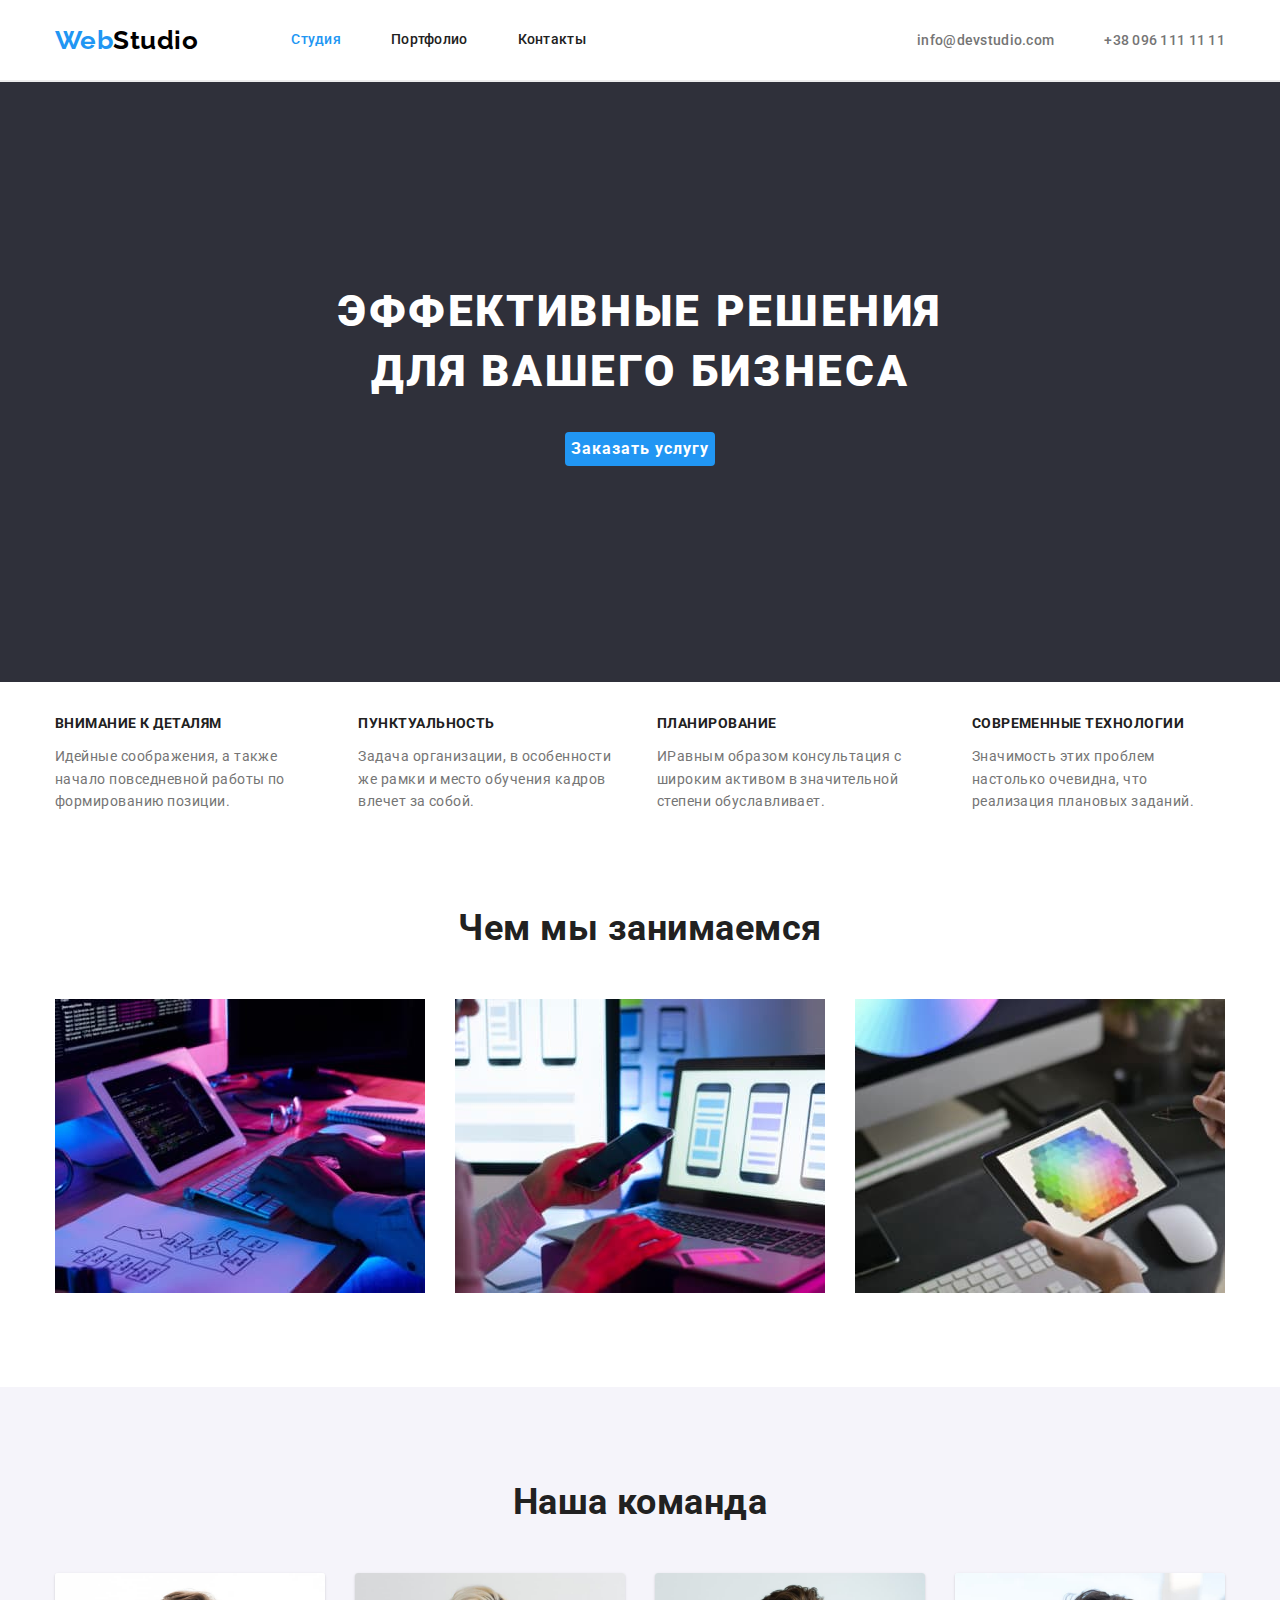
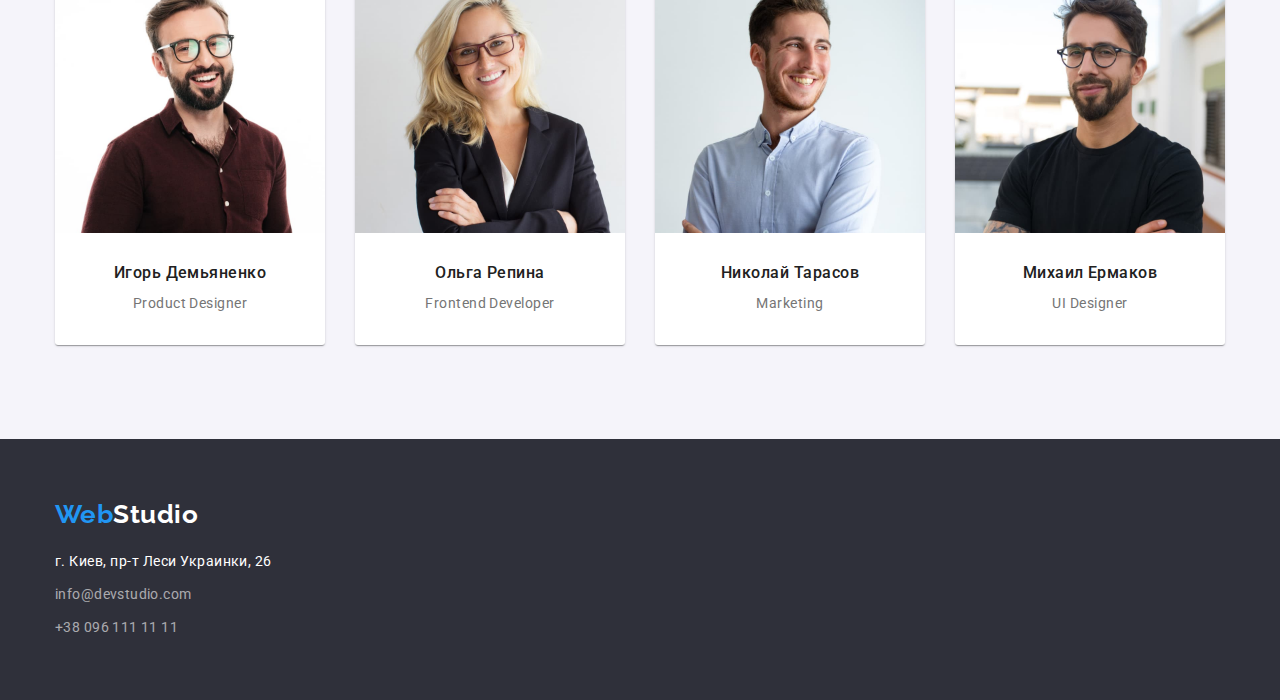
==== commit ef402f4f: "внес правки по первой странице" ====
--- a/index.html
+++ b/index.html
@@ -18,6 +18,7 @@
   </head>
   <body>
     <!-- Шапка -->
+
     <header>
       <div class="container">
         <div class="header-nav">
@@ -56,109 +57,132 @@
     </header>
 
     <!-- Тело -->
+
     <main>
       <!-- Герой -->
+
       <section class="hero">
         <div class="container">
           <h1 class="hero-title">Эффективные решения для вашего бизнеса</h1>
 
           <!-- Кнопка -->
+
           <button class="button">Заказать услугу</button>
         </div>
       </section>
 
       <!-- Особенности -->
-      <section class="features-section container">
-        <h2 class="section-title" hidden>Особенности</h2>
-        <div class="features">
-          <ul class="list features-list">
+
+      <section class="features-section">
+        <div class="container">
+          <h2 class="section-title" hidden>Особенности</h2>
+          <div class="features">
+            <ul class="list features-list">
+              <li class="item">
+                <h3 class="title">Внимание к деталям</h3>
+                <p>
+                  Идейные соображения, а также начало повседневной работы по
+                  формированию позиции.
+                </p>
+              </li>
+              <li class="item">
+                <h3 class="title">Пунктуальность</h3>
+                <p>
+                  Задача организации, в особенности же рамки и место обучения
+                  кадров влечет за собой.
+                </p>
+              </li>
+              <li class="item">
+                <h3 class="title">Планирование</h3>
+                <p>
+                  ИРавным образом консультация с широким активом в значительной
+                  степени обуславливает.
+                </p>
+              </li>
+              <li class="item">
+                <h3 class="title">Современные технологии</h3>
+                <p>
+                  Значимость этих проблем настолько очевидна, что реализация
+                  плановых заданий.
+                </p>
+              </li>
+            </ul>
+          </div>
+        </div>
+      </section>
+
+      <!-- Чем мы занимаемся -->
+
+      <section class="work">
+        <div class="container">
+          <h2 class="section-title">Чем мы занимаемся</h2>
+          <ul class="work-list list">
             <li class="item">
-              <h3 class="title">Внимание к деталям</h3>
-              <p>
-                Идейные соображения, а также начало повседневной работы по
-                формированию позиции.
-              </p>
+              <img
+                src="./images/Programming.jpg"
+                alt="Programming"
+                width="370"
+              />
             </li>
             <li class="item">
-              <h3 class="title">Пунктуальность</h3>
-              <p>
-                Задача организации, в особенности же рамки и место обучения
-                кадров влечет за собой.
-              </p>
+              <img
+                src="./images/MobileApplications.jpg"
+                alt="MobileApplications"
+                width="370"
+              />
             </li>
             <li class="item">
-              <h3 class="title">Планирование</h3>
-              <p>
-                ИРавным образом консультация с широким активом в значительной
-                степени обуславливает.
-              </p>
-            </li>
-            <li class="item">
-              <h3 class="title">Современные технологии</h3>
-              <p>
-                Значимость этих проблем настолько очевидна, что реализация
-                плановых заданий.
-              </p>
+              <img src="./images/Design.jpg" alt="Design" width="370" />
             </li>
           </ul>
         </div>
       </section>
-      <!-- Чем мы занимаемся -->
-      <section class="work container">
-        <h2 class="section-title">Чем мы занимаемся</h2>
-        <ul class="work-list list">
-          <li class="item">
-            <img src="./images/Programming.jpg" alt="Programming" width="370" />
-          </li>
-          <li class="item">
-            <img
-              src="./images/MobileApplications.jpg"
-              alt="MobileApplications"
-              width="370"
-            />
-          </li>
-          <li class="item">
-            <img src="./images/Design.jpg" alt="Design" width="370" />
-          </li>
-        </ul>
-      </section>
+
       <!-- Наша команда -->
-      <section class="team-section container">
-        <h2 class="section-title">Наша команда</h2>
-        <ul class="team-list list">
-          <li class="item">
-            <img
-              src="./images/ProductDesigner.jpg"
-              alt="Product Designer"
-              width="270"
-            />
-            <h3 class="title">Игорь Демьяненко</h3>
-            <p>Product Designer</p>
-          </li>
-          <li class="item">
-            <img
-              src="./images/FrontendDeveloper.jpg"
-              alt="Frontend Developer"
-              width="270"
-            />
-            <h3 class="title">Ольга Репина</h3>
-            <p>Frontend Developer</p>
-          </li>
-          <li class="item">
-            <img src="./images/Marketing.jpg" alt="Marketing" width="270" />
-            <h3 class="title">Николай Тарасов</h3>
-            <p>Marketing</p>
-          </li>
-          <li class="item">
-            <img src="./images/UIDesigner.jpg" alt="UI Designer" width="270" />
-            <h3 class="title">Михаил Ермаков</h3>
-            <p>UI Designer</p>
-          </li>
-        </ul>
+
+      <section class="team-section">
+        <div class="container">
+          <h2 class="section-title">Наша команда</h2>
+          <ul class="team-list list">
+            <li class="item">
+              <img
+                src="./images/ProductDesigner.jpg"
+                alt="Product Designer"
+                width="270"
+              />
+              <h3 class="title">Игорь Демьяненко</h3>
+              <p>Product Designer</p>
+            </li>
+            <li class="item">
+              <img
+                src="./images/FrontendDeveloper.jpg"
+                alt="Frontend Developer"
+                width="270"
+              />
+              <h3 class="title">Ольга Репина</h3>
+              <p>Frontend Developer</p>
+            </li>
+            <li class="item">
+              <img src="./images/Marketing.jpg" alt="Marketing" width="270" />
+              <h3 class="title">Николай Тарасов</h3>
+              <p>Marketing</p>
+            </li>
+            <li class="item">
+              <img
+                src="./images/UIDesigner.jpg"
+                alt="UI Designer"
+                width="270"
+              />
+              <h3 class="title">Михаил Ермаков</h3>
+              <p>UI Designer</p>
+            </li>
+          </ul>
+        </div>
       </section>
     </main>
 
     <!-- Подвал -->
+
     <footer>
       <div class="container">
         <a href="./index.html" class="logo"><span>Web</span>Studio</a>
--- a/css/styles.css
+++ b/css/styles.css
@@ -245,9 +245,7 @@
   
 }
 /* Чем мы занимаемся */
-.team-list p{
-  text-align: center;
-}
+
 
 .work {
   padding-bottom: 94px;
@@ -273,14 +271,23 @@
   display: flex;
 }
 
+.team-list p {
+  text-align: center;
+}
+
 .team-list .title {
   text-align: center;
+  text-transform: none;
+  font-weight: 500;
+  font-size: 16px;
+  line-height: 1.19;
 }
 
 .team-section {
   background: #F5F4FA;
 }
 .team-list .item {
+  padding-bottom: 30px;
   border-radius: 3px;
   background: var(--common-bg-color);
   box-shadow: var(--card-shadow);
@@ -301,17 +308,19 @@
   
 }
 footer {
-  padding-top: 30px;
+  padding:60px 0;
   background: #2F303A;
 }
 
 .address p {
   color: var(--common-bg-color);
+  font-style: normal;
   font-weight: 400;
   font-size: 14px;
   line-height: 1.7;
   margin-top: 0;
   margin-bottom: 9px;
+  
   }
 
   .address a {
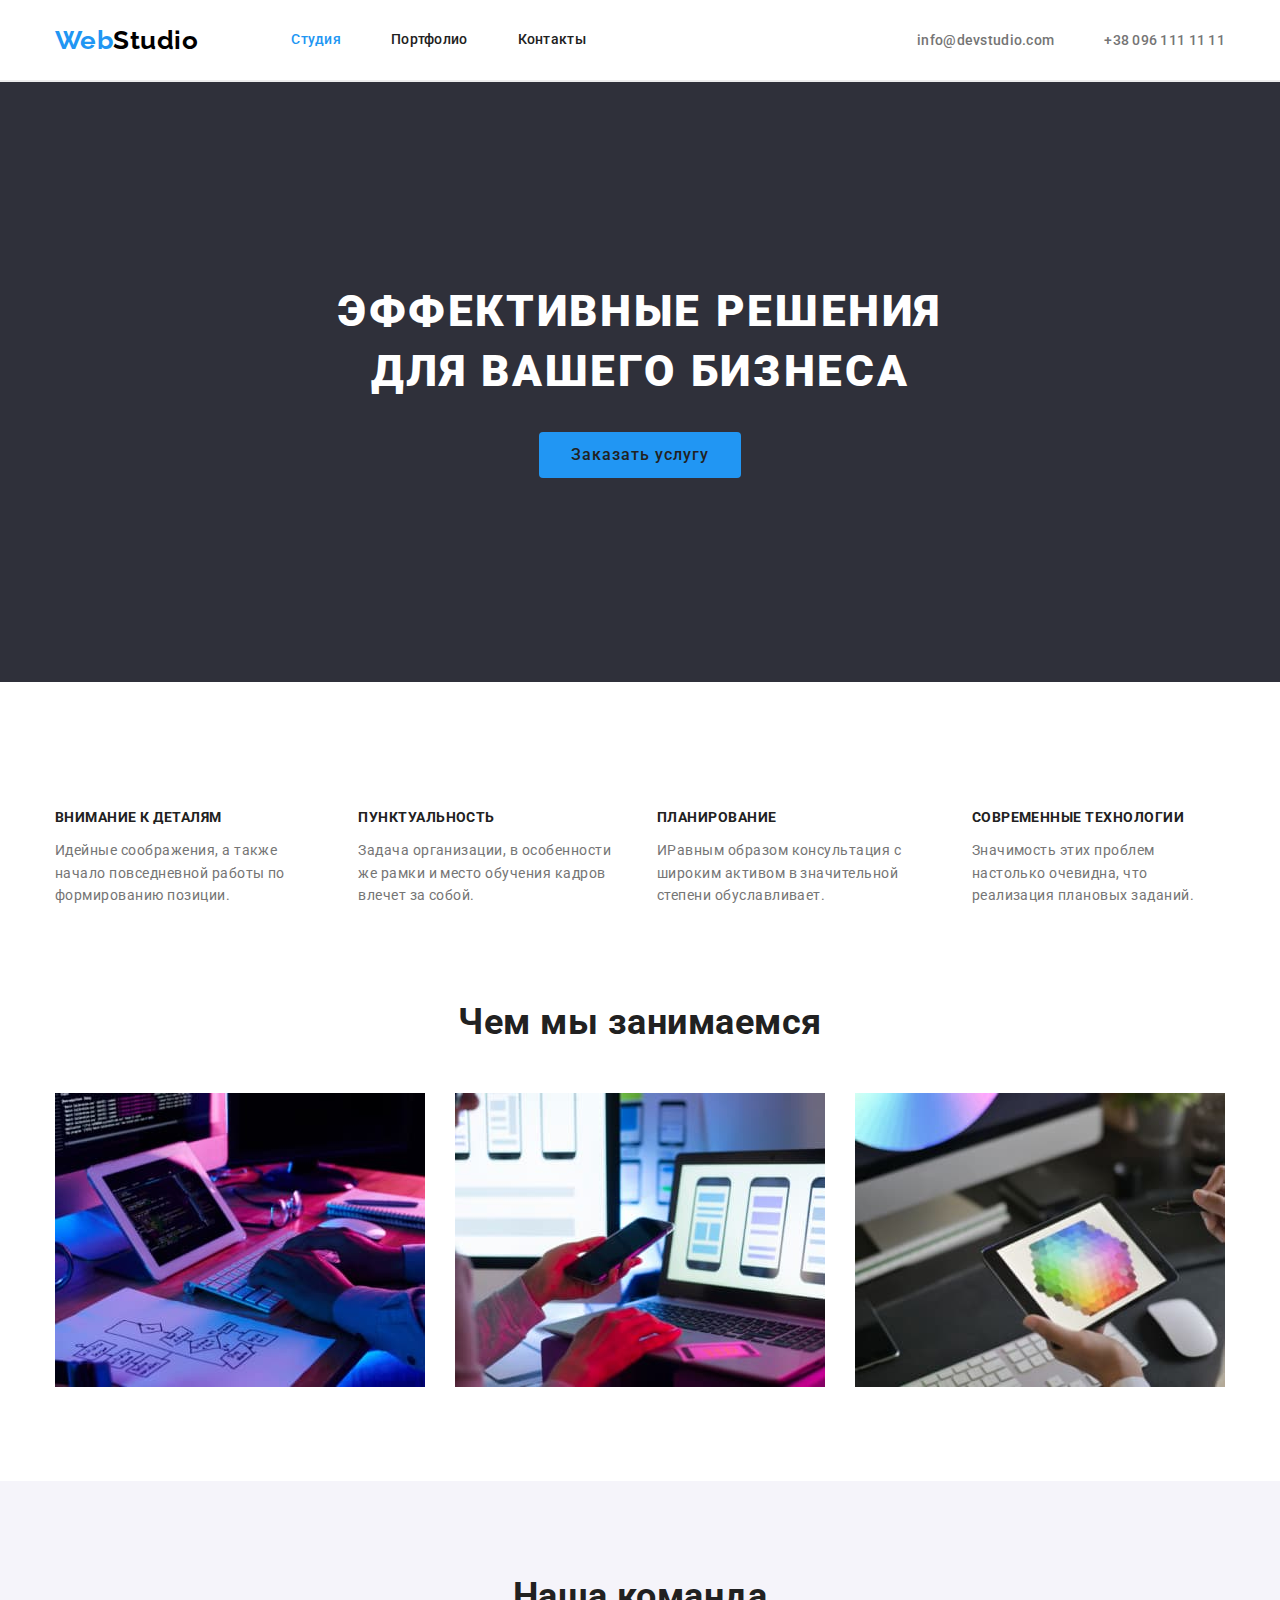
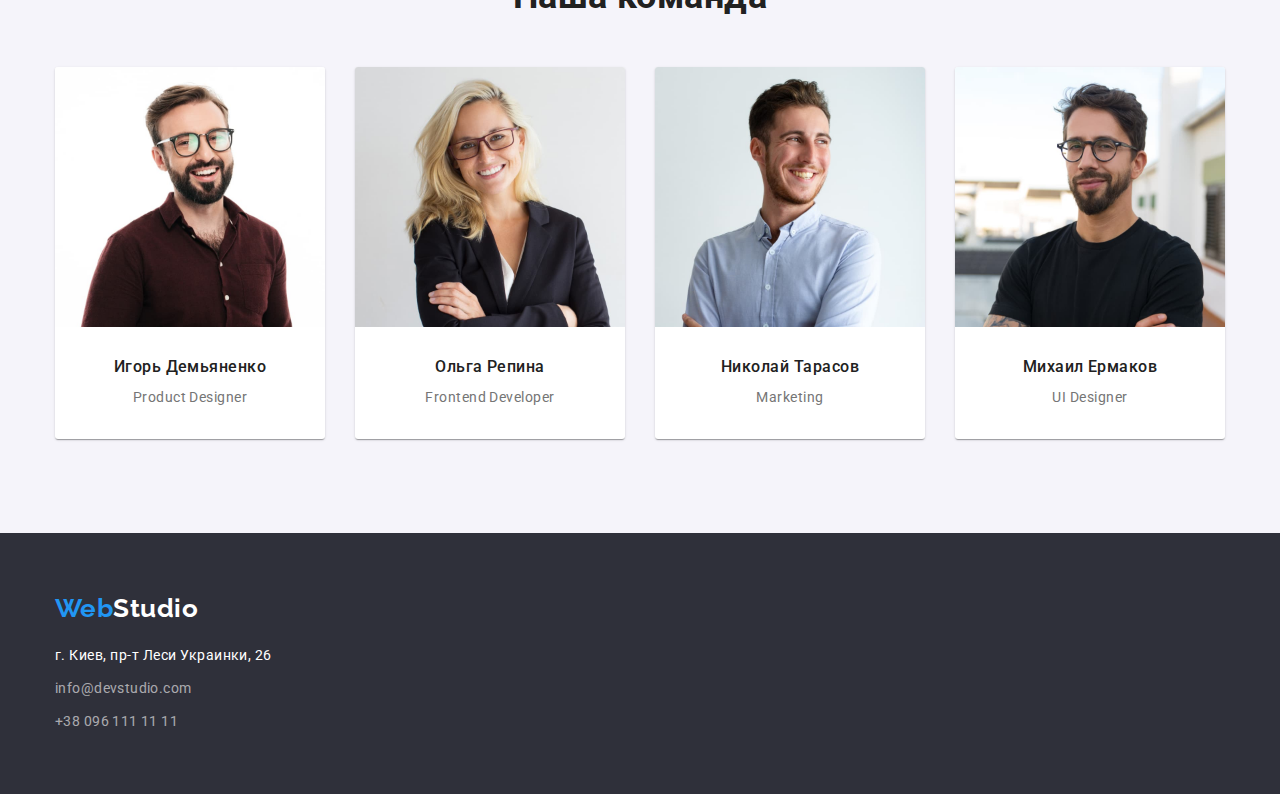
==== commit 57f79a09: "add changes at mane page" ====
--- a/index.html
+++ b/index.html
@@ -67,7 +67,7 @@
 
           <!-- Кнопка -->
 
-          <button class="button">Заказать услугу</button>
+          <button class="hero-btn button">Заказать услугу</button>
         </div>
       </section>
 
@@ -195,3 +195,4 @@
     </footer>
   </body>
 </html>
+<!--  -->
--- a/css/styles.css
+++ b/css/styles.css
@@ -161,12 +161,10 @@
 }
 
 /* Кнопки */
-.hero .button {
-  display: flex;
-  margin-left: auto;
-  margin-right: auto;
-  margin-top: 30px;
-  margin-bottom: 200px;
+.hero-btn {
+  display: flex;
+  margin: 30px auto 0;
+  padding: 10px 32px;
   border: none;
   border-radius: 4px;
   
@@ -196,11 +194,13 @@
 .button:hover {
   background: var(--accent-color);
   color: var(--common-bg-color);
+  box-shadow: var(--card-shadow);
 }
 
 /* Особенности */
 
 .features-section {
+  padding-top: 94px;
   padding-bottom: 94px;
 }
 .features .list {
@@ -348,7 +348,9 @@
 
 /* Фильтры */
 .filter-section {
+  padding-top: 94px;
   padding-bottom: 50px;
+
 }
 
 .filter {
@@ -379,9 +381,15 @@
   box-shadow: var(--card-shadow);
 }
 
+.project-list > li:hover {
+  background: var(--accent-color);
+  
+}
+
 .project-list .title {
-  margin-top: 20px;
-  margin-bottom: 4px;
+  margin: 20px 24px 4px 24px;
+  
+
   color: var(--secondary-text-color);
   font-weight: bold;
   font-size: 18px;
@@ -390,9 +398,16 @@
   }
 
 .project-list p {
-  margin-top: 0;
-  margin-bottom: 20px;
+  margin: 0 24px 20px 24px;
+  
   font-weight: 400;
   font-size: 16px;
   line-height: 1.88;
+}
+
+.item .button {
+  padding: 6px 22px;
+  border: none;
+  border-radius: 4px;
+  
 }